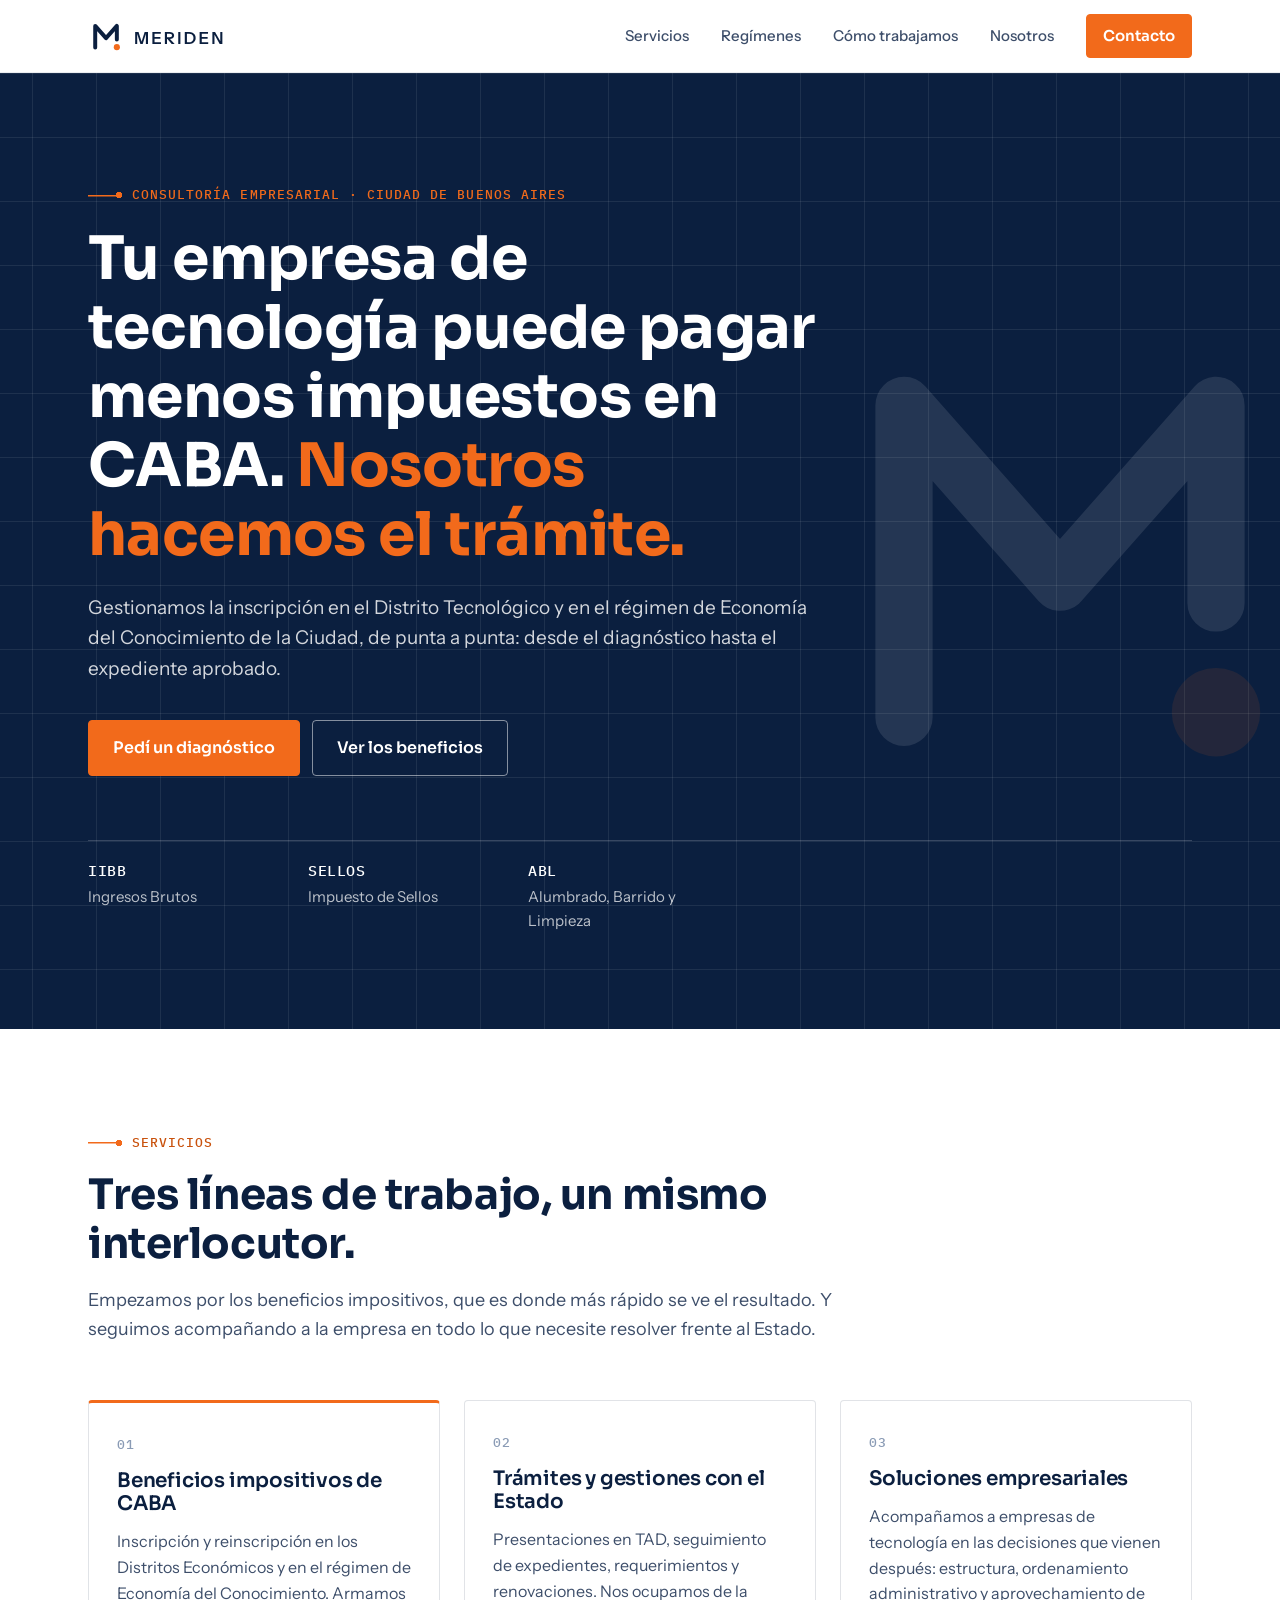
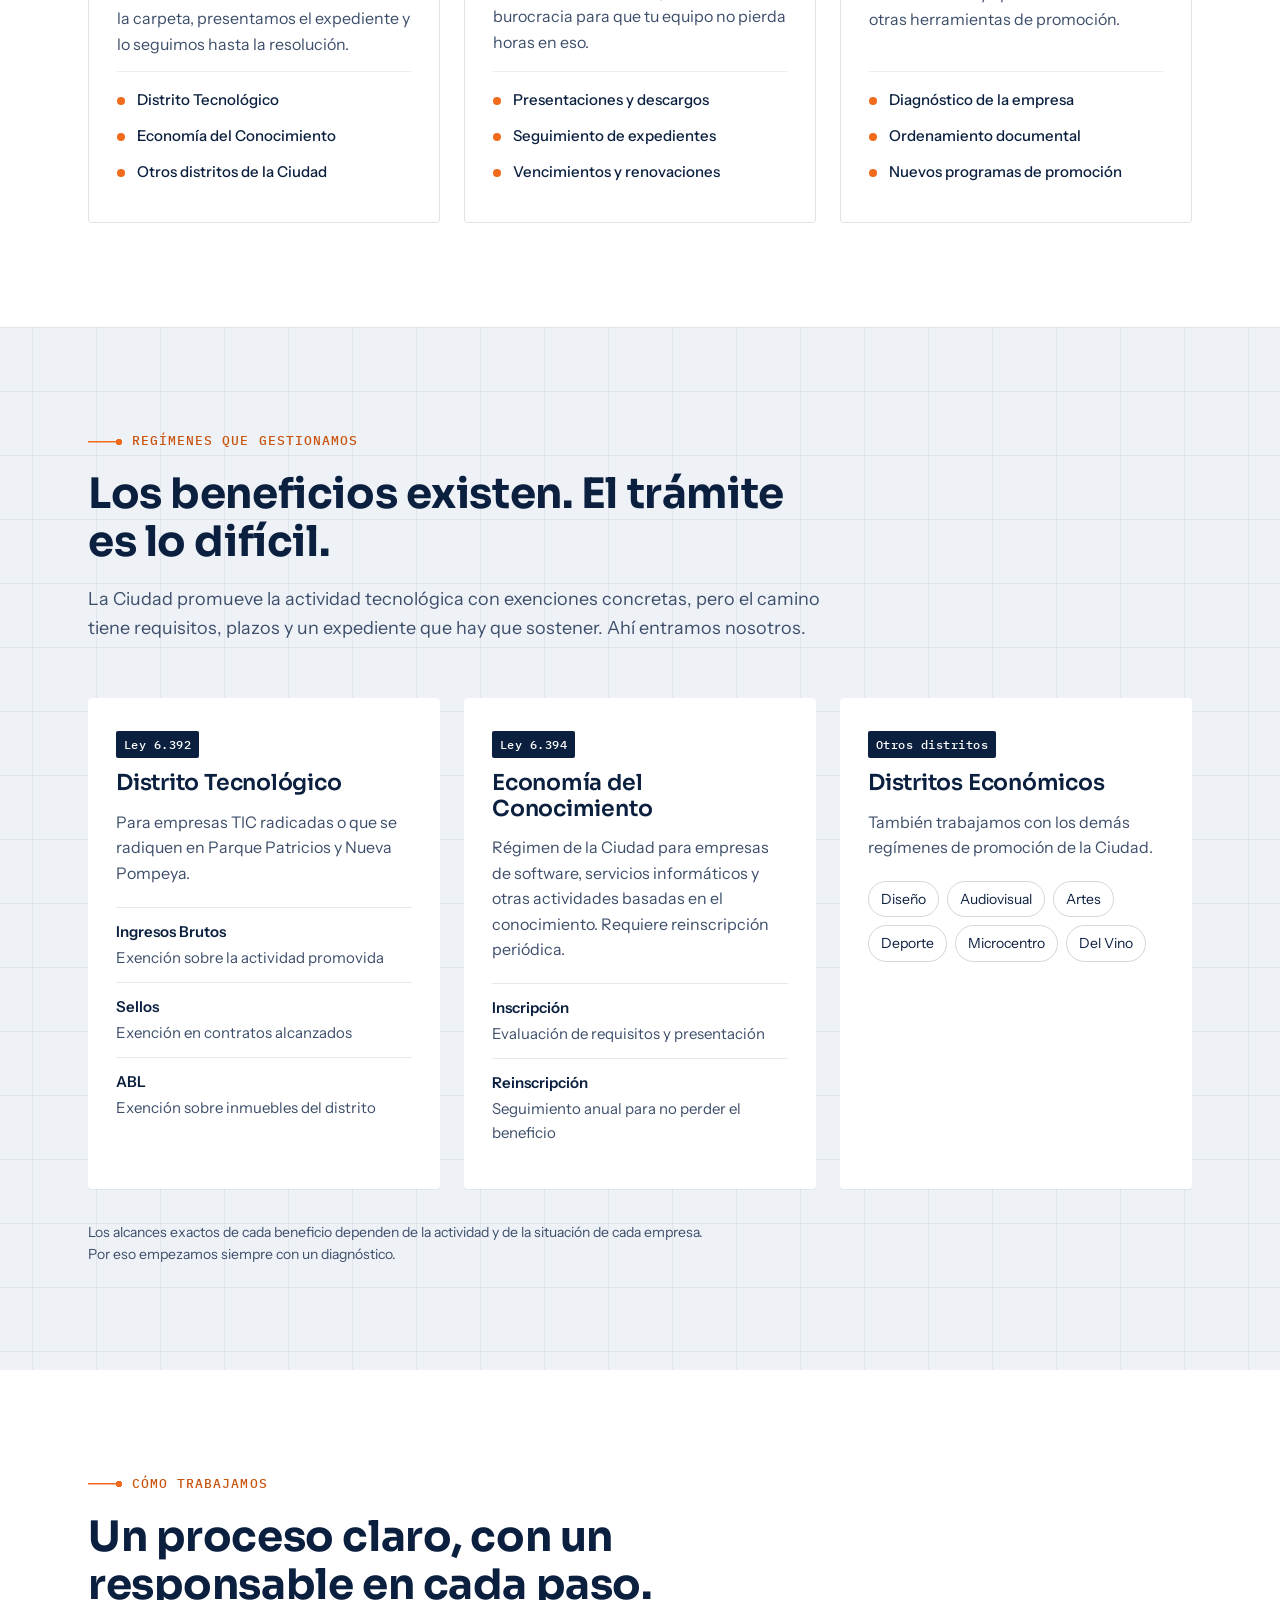
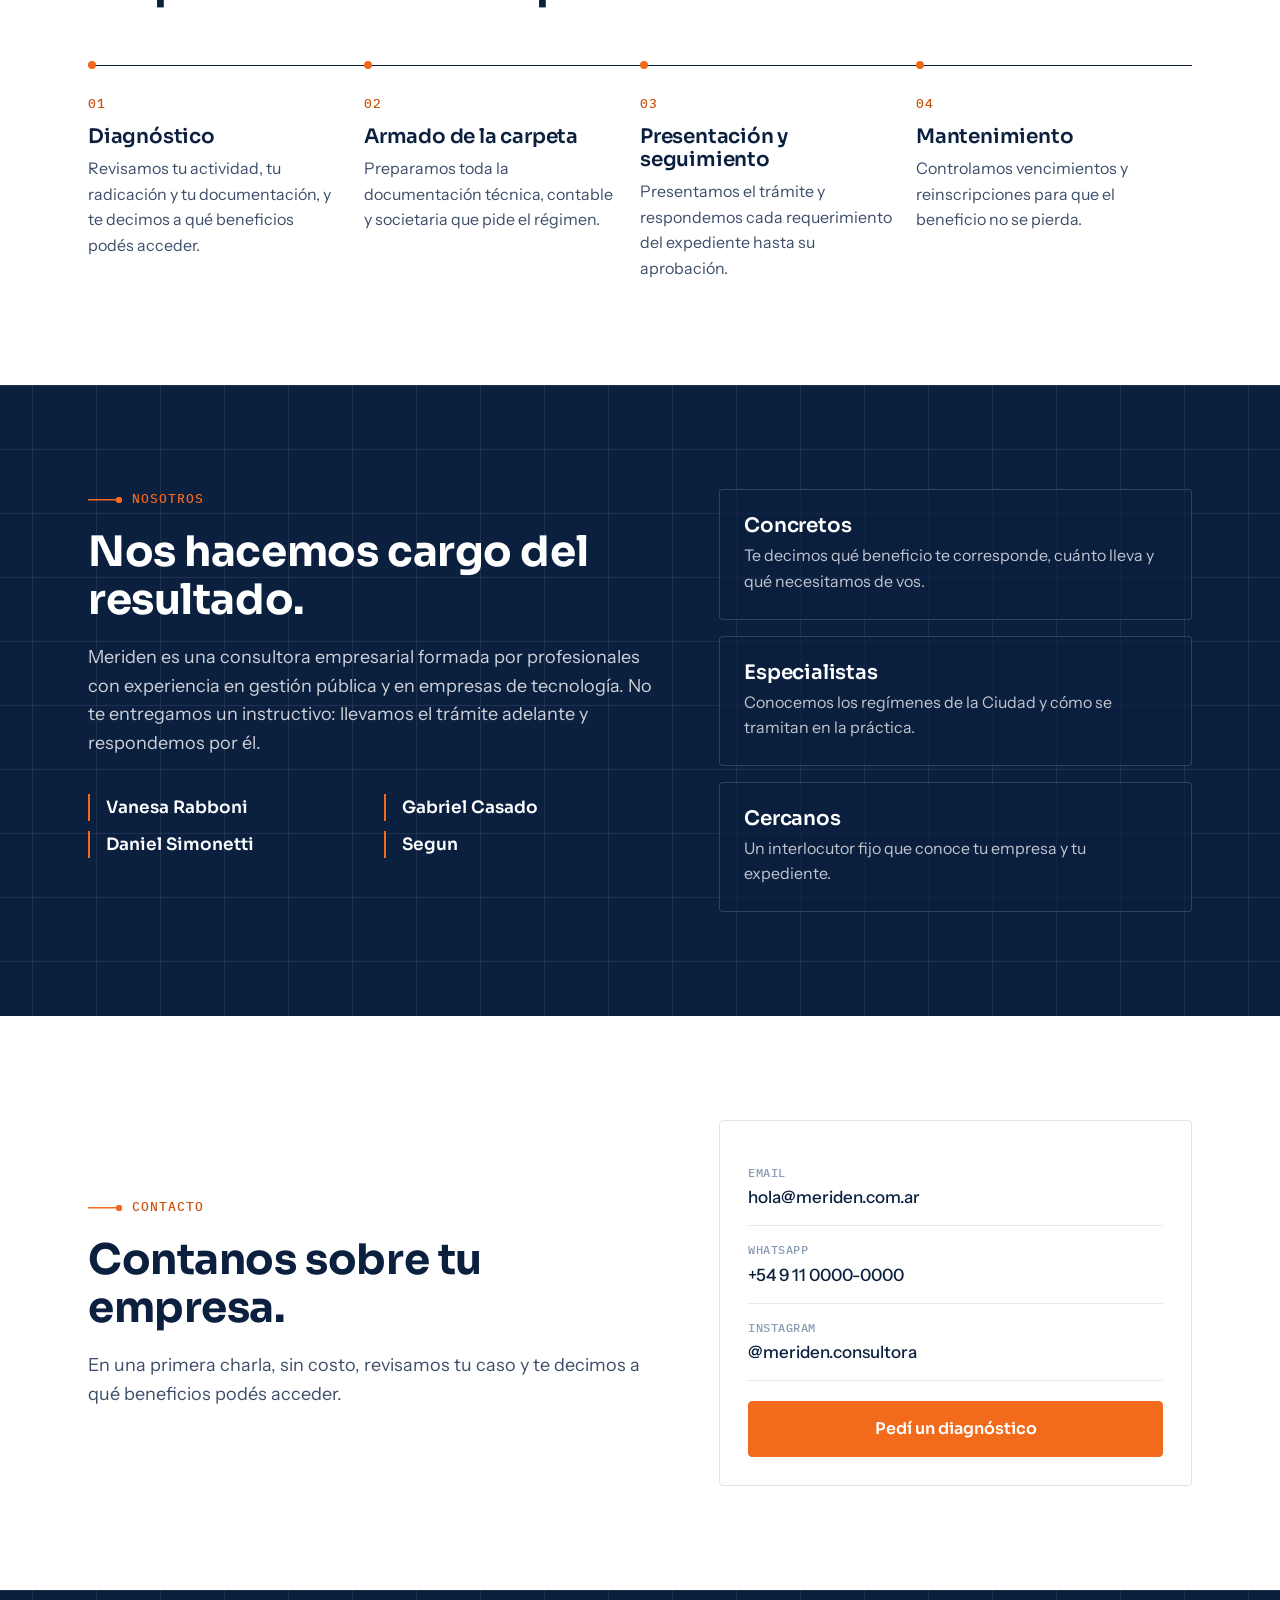
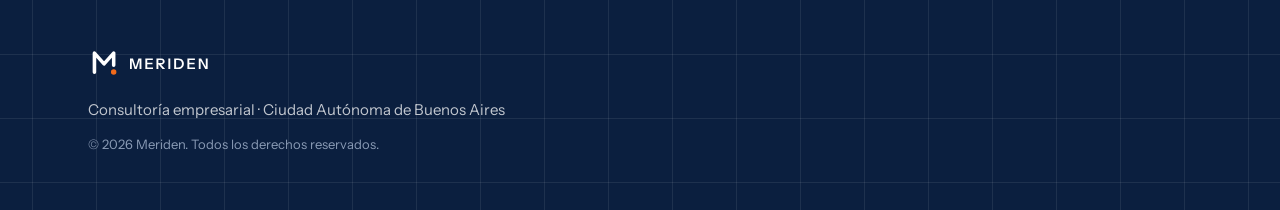
==== index.html @ 181b2a78 "Sitio inicial de Meriden para GitHub Pages Página única con servicios, regímenes, proceso, nosotros " ====
<!doctype html>
<html lang="es-AR">
<head>
  <meta charset="utf-8">
  <meta name="viewport" content="width=device-width, initial-scale=1">
  <title>Meriden · Consultoría empresarial para empresas de tecnología</title>
  <meta name="description" content="Meriden gestiona los beneficios impositivos de la Ciudad de Buenos Aires para empresas de tecnología: Distrito Tecnológico, Economía del Conocimiento, trámites con el Estado y soluciones empresariales.">
  <link rel="canonical" href="https://meriden.com.ar/">
  <link rel="icon" href="assets/img/simbolo.svg" type="image/svg+xml">
  <meta property="og:type" content="website">
  <meta property="og:title" content="Meriden · Consultoría empresarial">
  <meta property="og:description" content="Beneficios impositivos de CABA, trámites con el Estado y soluciones empresariales para empresas de tecnología.">
  <meta property="og:url" content="https://meriden.com.ar/">
  <meta property="og:image" content="https://meriden.com.ar/assets/img/compartir.png">
  <meta property="og:image:width" content="1200">
  <meta property="og:image:height" content="630">
  <meta property="og:locale" content="es_AR">
  <meta name="twitter:card" content="summary_large_image">
  <link rel="apple-touch-icon" href="assets/img/apple-touch-icon.png">
  <meta name="theme-color" content="#0B1F3F">
  <link rel="preconnect" href="https://fonts.googleapis.com">
  <link rel="preconnect" href="https://fonts.gstatic.com" crossorigin>
  <link href="https://fonts.googleapis.com/css2?family=Sora:wght@400;600;700&family=Instrument+Sans:wght@400;500;600&family=IBM+Plex+Mono:wght@500&display=swap" rel="stylesheet">
  <link rel="stylesheet" href="assets/css/styles.css">
</head>
<body>

<header class="header">
  <div class="wrap header__in">
    <a href="#inicio" class="header__logo" aria-label="Meriden, inicio">
      <!-- LOGO: para cambiarlo, reemplazá assets/img/logo.svg (mismo nombre) -->
      <img src="assets/img/logo.svg" alt="Meriden" width="156" height="40">
    </a>
    <button class="nav-toggle" aria-label="Abrir menú" aria-expanded="false" aria-controls="nav">
      <span></span><span></span>
    </button>
    <nav class="nav" id="nav">
      <a href="#servicios">Servicios</a>
      <a href="#regimenes">Regímenes</a>
      <a href="#como-trabajamos">Cómo trabajamos</a>
      <a href="#nosotros">Nosotros</a>
      <a href="#contacto" class="btn btn--small">Contacto</a>
    </nav>
  </div>
</header>

<main>

  <!-- HERO -->
  <section class="hero grid-dark" id="inicio">
    <div class="wrap hero__in">
      <p class="eyebrow eyebrow--light">Consultoría empresarial · Ciudad de Buenos Aires</p>
      <h1>Tu empresa de tecnología puede pagar menos impuestos en CABA. <span class="accent">Nosotros hacemos el trámite.</span></h1>
      <p class="hero__lead">Gestionamos la inscripción en el Distrito Tecnológico y en el régimen de Economía del Conocimiento de la Ciudad, de punta a punta: desde el diagnóstico hasta el expediente aprobado.</p>
      <div class="hero__cta">
        <a href="#contacto" class="btn">Pedí un diagnóstico</a>
        <a href="#regimenes" class="btn btn--ghost">Ver los beneficios</a>
      </div>
      <ul class="hero__facts" aria-label="Beneficios principales">
        <li><span class="mono">IIBB</span>Ingresos Brutos</li>
        <li><span class="mono">SELLOS</span>Impuesto de Sellos</li>
        <li><span class="mono">ABL</span>Alumbrado, Barrido y Limpieza</li>
      </ul>
    </div>
    <div class="hero__mark" aria-hidden="true">
      <img src="assets/img/simbolo-negativo.svg" alt="">
    </div>
  </section>

  <!-- SERVICIOS -->
  <section class="section" id="servicios">
    <div class="wrap">
      <p class="eyebrow">Servicios</p>
      <h2>Tres líneas de trabajo, un mismo interlocutor.</h2>
      <p class="section__lead">Empezamos por los beneficios impositivos, que es donde más rápido se ve el resultado. Y seguimos acompañando a la empresa en todo lo que necesite resolver frente al Estado.</p>

      <div class="cards">
        <article class="card card--featured">
          <span class="card__num mono">01</span>
          <h3>Beneficios impositivos de CABA</h3>
          <p>Inscripción y reinscripción en los Distritos Económicos y en el régimen de Economía del Conocimiento. Armamos la carpeta, presentamos el expediente y lo seguimos hasta la resolución.</p>
          <ul class="ticks">
            <li>Distrito Tecnológico</li>
            <li>Economía del Conocimiento</li>
            <li>Otros distritos de la Ciudad</li>
          </ul>
        </article>
        <article class="card">
          <span class="card__num mono">02</span>
          <h3>Trámites y gestiones con el Estado</h3>
          <p>Presentaciones en TAD, seguimiento de expedientes, requerimientos y renovaciones. Nos ocupamos de la burocracia para que tu equipo no pierda horas en eso.</p>
          <ul class="ticks">
            <li>Presentaciones y descargos</li>
            <li>Seguimiento de expedientes</li>
            <li>Vencimientos y renovaciones</li>
          </ul>
        </article>
        <article class="card">
          <span class="card__num mono">03</span>
          <h3>Soluciones empresariales</h3>
          <p>Acompañamos a empresas de tecnología en las decisiones que vienen después: estructura, ordenamiento administrativo y aprovechamiento de otras herramientas de promoción.</p>
          <ul class="ticks">
            <li>Diagnóstico de la empresa</li>
            <li>Ordenamiento documental</li>
            <li>Nuevos programas de promoción</li>
          </ul>
        </article>
      </div>
    </div>
  </section>

  <!-- REGIMENES -->
  <section class="section section--mist grid-light" id="regimenes">
    <div class="wrap">
      <p class="eyebrow">Regímenes que gestionamos</p>
      <h2>Los beneficios existen. El trámite es lo difícil.</h2>
      <p class="section__lead">La Ciudad promueve la actividad tecnológica con exenciones concretas, pero el camino tiene requisitos, plazos y un expediente que hay que sostener. Ahí entramos nosotros.</p>

      <div class="regimes">
        <article class="regime">
          <header>
            <span class="tag mono">Ley 6.392</span>
            <h3>Distrito Tecnológico</h3>
          </header>
          <p>Para empresas TIC radicadas o que se radiquen en Parque Patricios y Nueva Pompeya.</p>
          <dl class="regime__list">
            <div><dt>Ingresos Brutos</dt><dd>Exención sobre la actividad promovida</dd></div>
            <div><dt>Sellos</dt><dd>Exención en contratos alcanzados</dd></div>
            <div><dt>ABL</dt><dd>Exención sobre inmuebles del distrito</dd></div>
          </dl>
        </article>
        <article class="regime">
          <header>
            <span class="tag mono">Ley 6.394</span>
            <h3>Economía del Conocimiento</h3>
          </header>
          <p>Régimen de la Ciudad para empresas de software, servicios informáticos y otras actividades basadas en el conocimiento. Requiere reinscripción periódica.</p>
          <dl class="regime__list">
            <div><dt>Inscripción</dt><dd>Evaluación de requisitos y presentación</dd></div>
            <div><dt>Reinscripción</dt><dd>Seguimiento anual para no perder el beneficio</dd></div>
          </dl>
        </article>
        <article class="regime">
          <header>
            <span class="tag mono">Otros distritos</span>
            <h3>Distritos Económicos</h3>
          </header>
          <p>También trabajamos con los demás regímenes de promoción de la Ciudad.</p>
          <ul class="chips">
            <li>Diseño</li><li>Audiovisual</li><li>Artes</li><li>Deporte</li><li>Microcentro</li><li>Del Vino</li>
          </ul>
        </article>
      </div>
      <p class="note">Los alcances exactos de cada beneficio dependen de la actividad y de la situación de cada empresa. Por eso empezamos siempre con un diagnóstico.</p>
    </div>
  </section>

  <!-- COMO TRABAJAMOS -->
  <section class="section" id="como-trabajamos">
    <div class="wrap">
      <p class="eyebrow">Cómo trabajamos</p>
      <h2>Un proceso claro, con un responsable en cada paso.</h2>
      <ol class="steps">
        <li>
          <span class="steps__n mono">01</span>
          <h3>Diagnóstico</h3>
          <p>Revisamos tu actividad, tu radicación y tu documentación, y te decimos a qué beneficios podés acceder.</p>
        </li>
        <li>
          <span class="steps__n mono">02</span>
          <h3>Armado de la carpeta</h3>
          <p>Preparamos toda la documentación técnica, contable y societaria que pide el régimen.</p>
        </li>
        <li>
          <span class="steps__n mono">03</span>
          <h3>Presentación y seguimiento</h3>
          <p>Presentamos el trámite y respondemos cada requerimiento del expediente hasta su aprobación.</p>
        </li>
        <li>
          <span class="steps__n mono">04</span>
          <h3>Mantenimiento</h3>
          <p>Controlamos vencimientos y reinscripciones para que el beneficio no se pierda.</p>
        </li>
      </ol>
    </div>
  </section>

  <!-- POR QUE / NOSOTROS -->
  <section class="section section--navy grid-dark" id="nosotros">
    <div class="wrap split">
      <div>
        <p class="eyebrow eyebrow--light">Nosotros</p>
        <h2>Nos hacemos cargo del resultado.</h2>
        <p class="section__lead section__lead--light">Meriden es una consultora empresarial formada por profesionales con experiencia en gestión pública y en empresas de tecnología. No te entregamos un instructivo: llevamos el trámite adelante y respondemos por él.</p>
        <ul class="partners" aria-label="Socios">
          <li>Vanesa Rabboni</li>
          <li>Gabriel Casado</li>
          <li>Daniel Simonetti</li>
          <li>Segun</li><!-- completar nombre completo -->
        </ul>
      </div>
      <ul class="values">
        <li><h3>Concretos</h3><p>Te decimos qué beneficio te corresponde, cuánto lleva y qué necesitamos de vos.</p></li>
        <li><h3>Especialistas</h3><p>Conocemos los regímenes de la Ciudad y cómo se tramitan en la práctica.</p></li>
        <li><h3>Cercanos</h3><p>Un interlocutor fijo que conoce tu empresa y tu expediente.</p></li>
      </ul>
    </div>
  </section>

  <!-- CONTACTO -->
  <section class="section" id="contacto">
    <div class="wrap contact">
      <div>
        <p class="eyebrow">Contacto</p>
        <h2>Contanos sobre tu empresa.</h2>
        <p class="section__lead">En una primera charla, sin costo, revisamos tu caso y te decimos a qué beneficios podés acceder.</p>
      </div>
      <div class="contact__box">
        <!-- CONTACTO: completar con los datos reales -->
        <a class="contact__line" href="mailto:hola@meriden.com.ar">
          <span class="mono">EMAIL</span>hola@meriden.com.ar
        </a>
        <a class="contact__line" href="https://wa.me/5491100000000" target="_blank" rel="noopener">
          <span class="mono">WHATSAPP</span>+54 9 11 0000-0000
        </a>
        <a class="contact__line" href="https://www.instagram.com/meriden.consultora" target="_blank" rel="noopener">
          <span class="mono">INSTAGRAM</span>@meriden.consultora
        </a>
        <a href="mailto:hola@meriden.com.ar?subject=Quiero%20un%20diagn%C3%B3stico" class="btn btn--block">Pedí un diagnóstico</a>
      </div>
    </div>
  </section>

</main>

<footer class="footer grid-dark">
  <div class="wrap footer__in">
    <img src="assets/img/logo-negativo.svg" alt="Meriden" width="156" height="40">
    <p>Consultoría empresarial · Ciudad Autónoma de Buenos Aires</p>
    <p class="footer__small">© <span id="y">2026</span> Meriden. Todos los derechos reservados.</p>
  </div>
</footer>

<script>
  var t = document.querySelector('.nav-toggle'), n = document.getElementById('nav');
  t.addEventListener('click', function () {
    var open = n.classList.toggle('is-open');
    t.setAttribute('aria-expanded', open);
  });
  n.addEventListener('click', function (e) {
    if (e.target.tagName === 'A') { n.classList.remove('is-open'); t.setAttribute('aria-expanded', false); }
  });
  document.getElementById('y').textContent = new Date().getFullYear();
</script>
</body>
</html>
---- assets/css/styles.css ----
/* Meriden — estilos del sitio
   Paleta e identidad: ver meriden-identidad (azul marino, naranja, blanco, cuadrícula) */

:root {
  --navy: #0B1F3F;
  --navy-2: #13294F;
  --orange: #F26A1B;
  --orange-dark: #C9520D; /* naranja para texto sobre blanco (mejor contraste) */
  --white: #FFFFFF;
  --mist: #EEF2F7;
  --steel: #8A9BB5;
  --ink: #0B1F3F;
  --ink-2: #3D4E6A;

  --f-title: "Sora", system-ui, sans-serif;
  --f-text: "Instrument Sans", system-ui, sans-serif;
  --f-mono: "IBM Plex Mono", ui-monospace, monospace;

  --wrap: 1152px;
  --gutter: 24px;
  --radius: 4px;
}

*, *::before, *::after { box-sizing: border-box; }
html { scroll-behavior: smooth; scroll-padding-top: 80px; }
body {
  margin: 0;
  font-family: var(--f-text);
  font-size: 17px;
  line-height: 1.6;
  color: var(--ink);
  background: var(--white);
  -webkit-font-smoothing: antialiased;
}
img { max-width: 100%; display: block; }
a { color: inherit; }
h1, h2, h3 { font-family: var(--f-title); line-height: 1.15; margin: 0; letter-spacing: -0.01em; }
h1 { font-size: clamp(34px, 5.4vw, 60px); font-weight: 700; }
h2 { font-size: clamp(28px, 3.6vw, 42px); font-weight: 700; max-width: 22ch; }
h3 { font-size: 20px; font-weight: 600; }
p { margin: 0; }
.mono { font-family: var(--f-mono); font-weight: 500; letter-spacing: 0.04em; }
.accent { color: var(--orange); }

.wrap { max-width: var(--wrap); margin: 0 auto; padding: 0 var(--gutter); }

/* Cuadrícula de fondo (columnas de 64 px) */
.grid-dark {
  background-color: var(--navy);
  background-image:
    linear-gradient(rgba(255,255,255,.08) 1px, transparent 1px),
    linear-gradient(90deg, rgba(255,255,255,.08) 1px, transparent 1px);
  background-size: 64px 64px;
  background-position: center top;
}
.grid-light {
  background-image:
    linear-gradient(rgba(11,31,63,.06) 1px, transparent 1px),
    linear-gradient(90deg, rgba(11,31,63,.06) 1px, transparent 1px);
  background-size: 64px 64px;
  background-position: center top;
}

/* Botones */
.btn {
  display: inline-flex; align-items: center; justify-content: center;
  padding: 14px 24px;
  background: var(--orange); color: var(--white);
  font-family: var(--f-title); font-weight: 600; font-size: 16px;
  text-decoration: none; border-radius: var(--radius);
  border: 1.5px solid var(--orange);
  transition: background .15s, color .15s, border-color .15s;
}
.btn:hover { background: var(--orange-dark); border-color: var(--orange-dark); }
.btn--ghost { background: transparent; border-color: rgba(255,255,255,.5); }
.btn--ghost:hover { background: var(--white); color: var(--navy); border-color: var(--white); }
.btn--small { padding: 9px 16px; font-size: 15px; }
.btn--block { width: 100%; margin-top: 8px; }
.btn:focus-visible, a:focus-visible, button:focus-visible { outline: 2px solid var(--orange); outline-offset: 3px; }

/* Header */
.header {
  position: sticky; top: 0; z-index: 10;
  background: rgba(255,255,255,.96);
  backdrop-filter: blur(8px);
  border-bottom: 1px solid rgba(11,31,63,.08);
}
.header__in { display: flex; align-items: center; justify-content: space-between; height: 72px; }
.header__logo img { height: 36px; width: auto; }
.nav { display: flex; align-items: center; gap: 32px; }
.nav a:not(.btn) { text-decoration: none; font-weight: 500; font-size: 15px; color: var(--ink-2); }
.nav a:not(.btn):hover { color: var(--navy); }
.nav-toggle { display: none; }

/* Eyebrow */
.eyebrow {
  display: flex; align-items: center; gap: 10px;
  font-family: var(--f-mono); font-weight: 500; font-size: 13px;
  letter-spacing: .08em; text-transform: uppercase;
  color: var(--orange-dark); margin-bottom: 18px;
}
.eyebrow::before {
  content: ""; flex: none; width: 34px; height: 6px;
  background:
    radial-gradient(circle at 31px 3px, var(--orange) 3px, transparent 3.5px),
    linear-gradient(var(--orange), var(--orange)) 0 50% / 28px 1.5px no-repeat;
}
.eyebrow--light { color: var(--orange); }

/* Hero */
.hero { position: relative; overflow: hidden; color: var(--white); padding: 112px 0 96px; }
.hero__in { position: relative; z-index: 1; }
.hero h1 { max-width: 17ch; }
.hero__lead { margin-top: 24px; max-width: 56ch; font-size: 19px; color: rgba(255,255,255,.82); }
.hero__cta { display: flex; flex-wrap: wrap; gap: 12px; margin-top: 36px; }
.hero__facts {
  list-style: none; padding: 0; margin: 64px 0 0;
  display: grid; grid-template-columns: repeat(3, minmax(0, 220px)); gap: 0;
  border-top: 1px solid rgba(255,255,255,.18);
}
.hero__facts li { padding: 18px 20px 0 0; font-size: 15px; color: rgba(255,255,255,.72); }
.hero__facts .mono { display: block; color: var(--white); font-size: 15px; margin-bottom: 2px; }
.hero__mark {
  position: absolute; right: -40px; top: 50%; transform: translateY(-50%);
  width: 520px; opacity: .10; pointer-events: none;
}
.hero__mark img { width: 100%; }

/* Secciones */
.section { padding: 104px 0; }
.section--mist { background-color: var(--mist); }
.section--navy { color: var(--white); }
.section__lead { margin-top: 18px; max-width: 62ch; font-size: 18px; color: var(--ink-2); }
.section__lead--light { color: rgba(255,255,255,.8); }

/* Servicios */
.cards { display: grid; grid-template-columns: repeat(3, 1fr); gap: 24px; margin-top: 56px; }
.card {
  position: relative;
  padding: 32px 28px;
  border: 1px solid rgba(11,31,63,.12);
  border-radius: var(--radius);
  background: var(--white);
  display: flex; flex-direction: column; gap: 14px;
}
.card--featured { border-top: 3px solid var(--orange); }
.card__num { font-size: 13px; color: var(--steel); }
.card p { color: var(--ink-2); font-size: 16px; }
.ticks { list-style: none; padding: 0; margin: auto 0 0; padding-top: 10px; border-top: 1px solid rgba(11,31,63,.08); }
.ticks li { position: relative; padding: 6px 0 6px 20px; font-size: 15px; font-weight: 500; }
.ticks li::before { content: ""; position: absolute; left: 0; top: 15px; width: 8px; height: 8px; border-radius: 50%; background: var(--orange); }

/* Regímenes */
.regimes { display: grid; grid-template-columns: repeat(3, 1fr); gap: 24px; margin-top: 56px; }
.regime { background: var(--white); border-radius: var(--radius); padding: 32px 28px; box-shadow: 0 1px 0 rgba(11,31,63,.06); }
.regime header { margin-bottom: 14px; }
.regime h3 { margin-top: 12px; font-size: 22px; }
.regime > p { color: var(--ink-2); font-size: 16px; }
.tag { display: inline-block; font-size: 12px; padding: 4px 8px; background: var(--navy); color: var(--white); border-radius: 2px; }
.regime__list { margin: 20px 0 0; }
.regime__list div { padding: 12px 0; border-top: 1px solid rgba(11,31,63,.1); }
.regime__list dt { font-weight: 600; font-size: 15px; }
.regime__list dd { margin: 2px 0 0; font-size: 15px; color: var(--ink-2); }
.chips { list-style: none; padding: 0; margin: 20px 0 0; display: flex; flex-wrap: wrap; gap: 8px; }
.chips li { font-size: 14px; padding: 6px 12px; border: 1px solid rgba(11,31,63,.18); border-radius: 999px; }
.note { margin-top: 32px; font-size: 14px; color: var(--ink-2); max-width: 70ch; }

/* Pasos */
.steps { list-style: none; padding: 0; margin: 56px 0 0; display: grid; grid-template-columns: repeat(4, 1fr); gap: 0; counter-reset: s; }
.steps li { position: relative; padding: 28px 24px 0 0; border-top: 1.5px solid var(--navy); }
.steps li::before {
  content: ""; position: absolute; top: -5px; left: 0;
  width: 8px; height: 8px; border-radius: 50%; background: var(--orange);
}
.steps__n { display: block; font-size: 13px; color: var(--orange-dark); margin-bottom: 10px; }
.steps h3 { margin-bottom: 8px; }
.steps p { color: var(--ink-2); font-size: 16px; }

/* Nosotros */
.split { display: grid; grid-template-columns: 1.2fr 1fr; gap: 64px; align-items: start; }
.partners { list-style: none; padding: 0; margin: 36px 0 0; display: grid; grid-template-columns: 1fr 1fr; gap: 10px 24px; }
.partners li { font-family: var(--f-title); font-weight: 600; font-size: 17px; padding-left: 16px; border-left: 2px solid var(--orange); }
.values { list-style: none; padding: 0; margin: 0; display: grid; gap: 16px; }
.values li { padding: 24px; border: 1px solid rgba(255,255,255,.16); background: rgba(11,31,63,.6); border-radius: var(--radius); }
.values h3 { color: var(--white); margin-bottom: 6px; }
.values p { color: rgba(255,255,255,.75); font-size: 16px; }

/* Contacto */
.contact { display: grid; grid-template-columns: 1.2fr 1fr; gap: 64px; align-items: center; }
.contact__box { padding: 28px; border: 1px solid rgba(11,31,63,.12); border-radius: var(--radius); }
.contact__line {
  display: flex; flex-direction: column; gap: 2px;
  padding: 14px 0; border-bottom: 1px solid rgba(11,31,63,.1);
  text-decoration: none; font-weight: 500; font-size: 17px;
}
.contact__line:hover { color: var(--orange-dark); }
.contact__line .mono { font-size: 12px; color: var(--steel); }
.contact__box .btn { margin-top: 20px; }

/* Footer */
.footer { color: rgba(255,255,255,.75); padding: 56px 0; font-size: 15px; }
.footer__in { display: flex; flex-direction: column; align-items: flex-start; gap: 12px; }
.footer__in img { height: 32px; width: auto; margin-bottom: 8px; }
.footer__small { font-size: 13px; color: var(--steel); }

/* Responsive */
@media (max-width: 960px) {
  .cards, .regimes { grid-template-columns: 1fr; }
  .steps { grid-template-columns: 1fr 1fr; row-gap: 40px; }
  .split, .contact { grid-template-columns: 1fr; gap: 40px; }
}
@media (max-width: 760px) {
  :root { --gutter: 16px; }
  body { font-size: 16px; }
  .section { padding: 72px 0; }
  .hero { padding: 72px 0 64px; }
  .hero__lead { font-size: 17px; }
  .hero__facts { grid-template-columns: 1fr; }
  .hero__facts li { padding: 14px 0; border-bottom: 1px solid rgba(255,255,255,.12); }
  .hero__mark { width: 420px; right: -220px; }
  .steps { grid-template-columns: 1fr; }
  .partners { grid-template-columns: 1fr; }

  .nav-toggle {
    display: flex; flex-direction: column; justify-content: center; gap: 6px;
    width: 44px; height: 44px; padding: 10px; background: none; border: 0; cursor: pointer;
  }
  .nav-toggle span { display: block; height: 2px; background: var(--navy); }
  .nav {
    display: none; position: absolute; top: 72px; left: 0; right: 0;
    flex-direction: column; align-items: stretch; gap: 0;
    background: var(--white); border-bottom: 1px solid rgba(11,31,63,.1);
    padding: 8px var(--gutter) 20px;
  }
  .nav.is-open { display: flex; }
  .nav a:not(.btn) { padding: 14px 0; border-bottom: 1px solid rgba(11,31,63,.08); font-size: 17px; }
  .nav .btn { margin-top: 16px; }
}
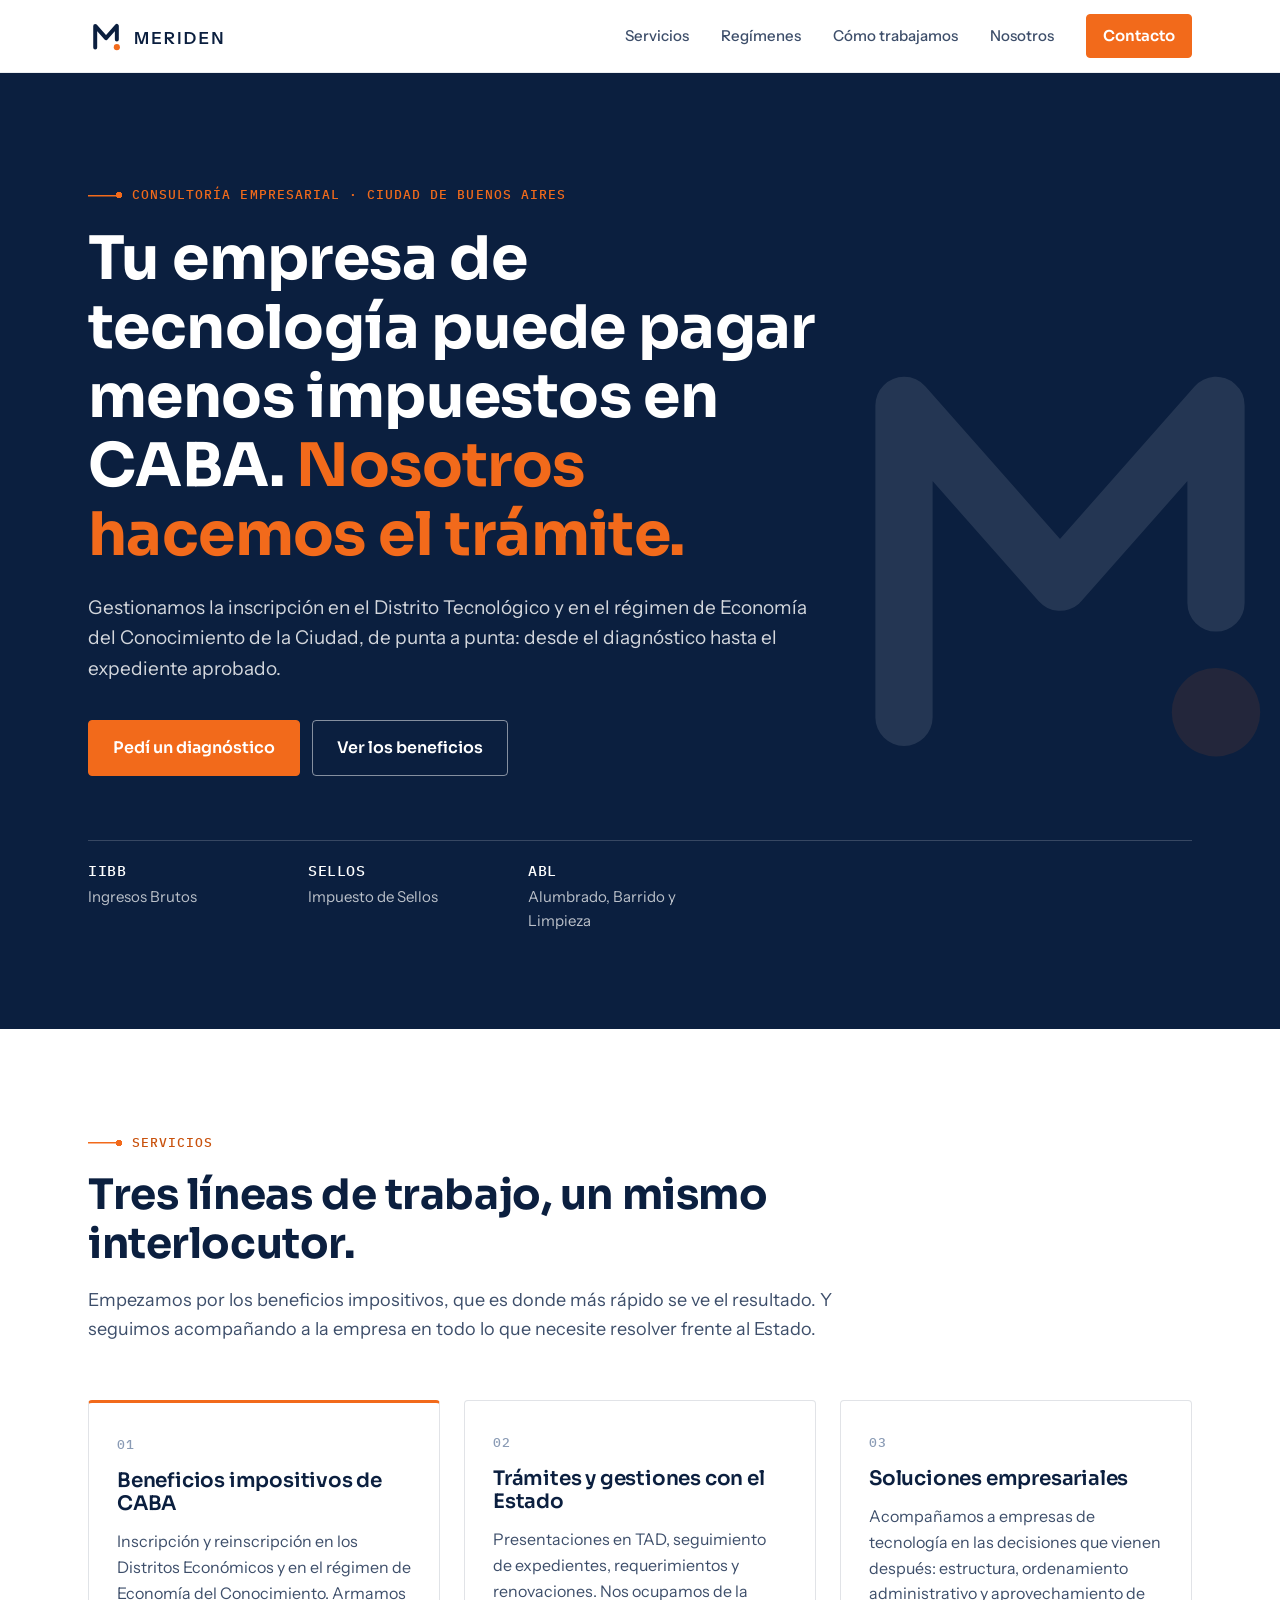
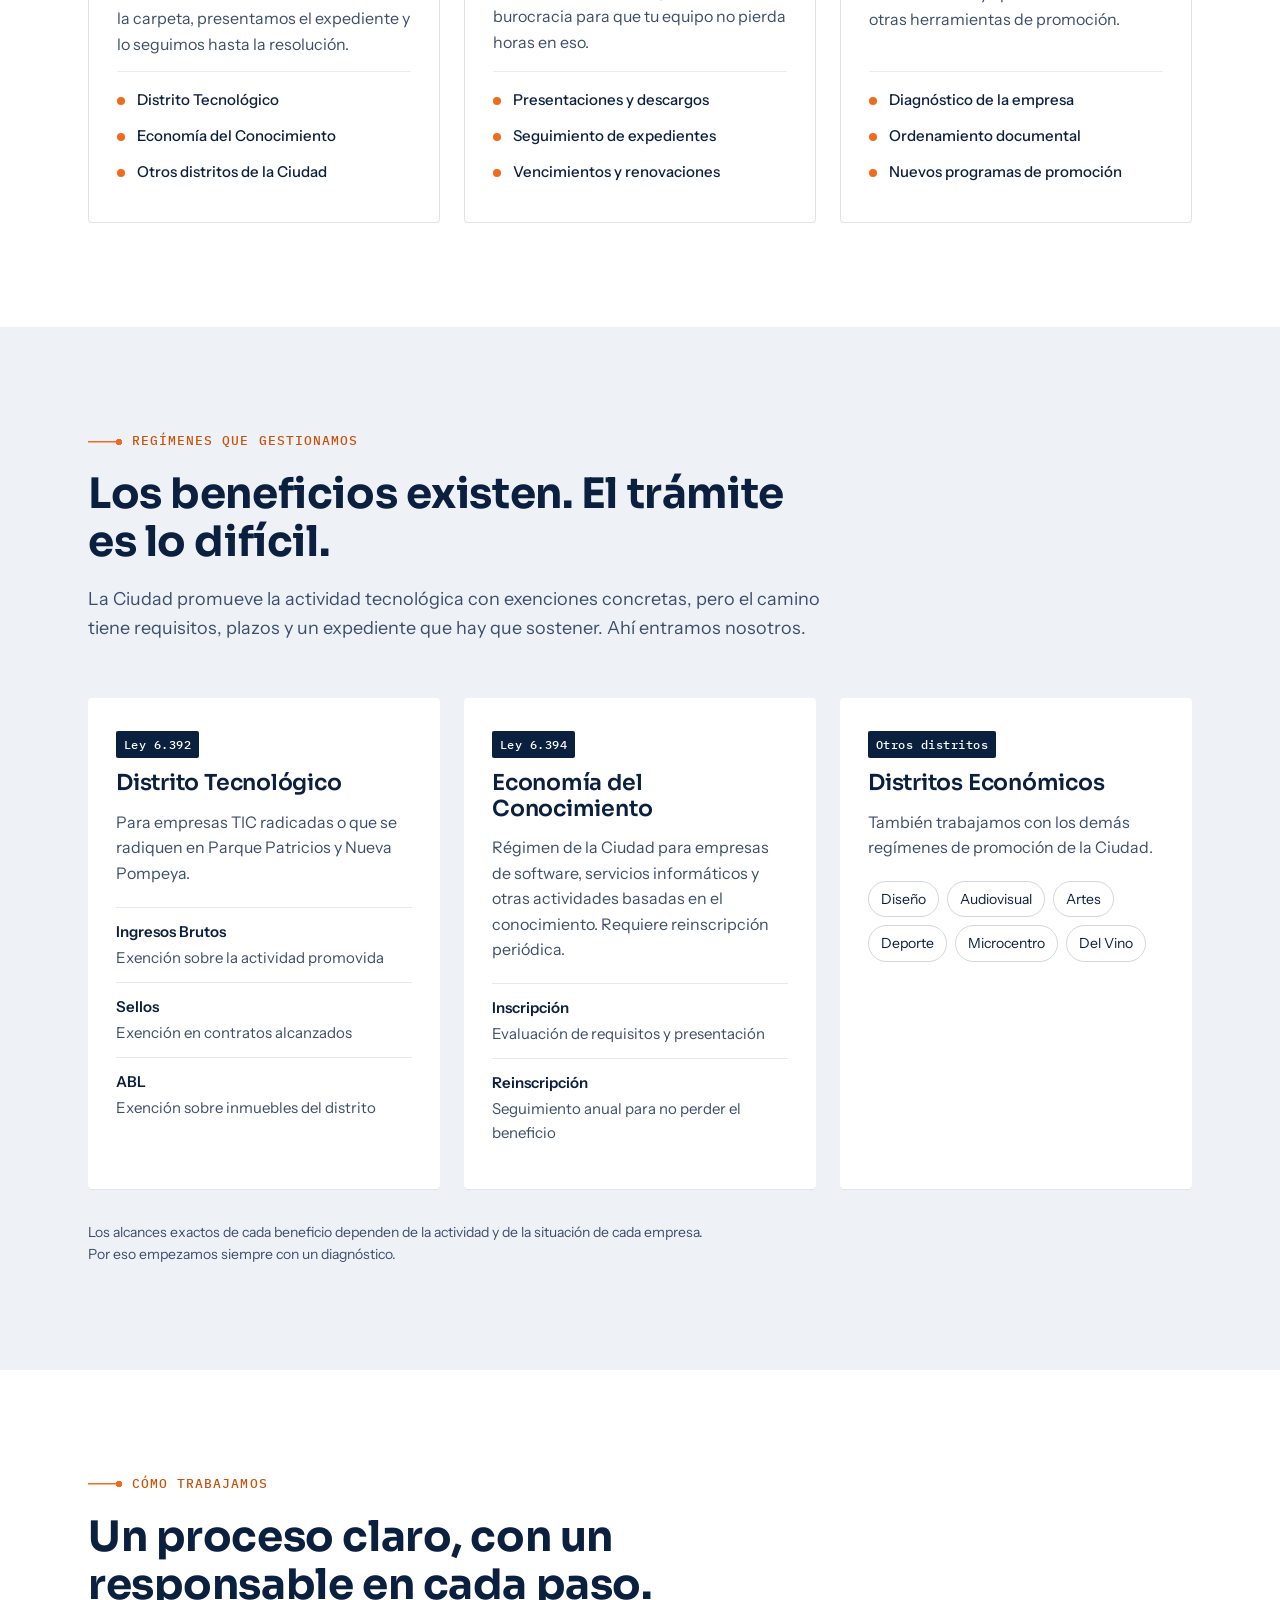
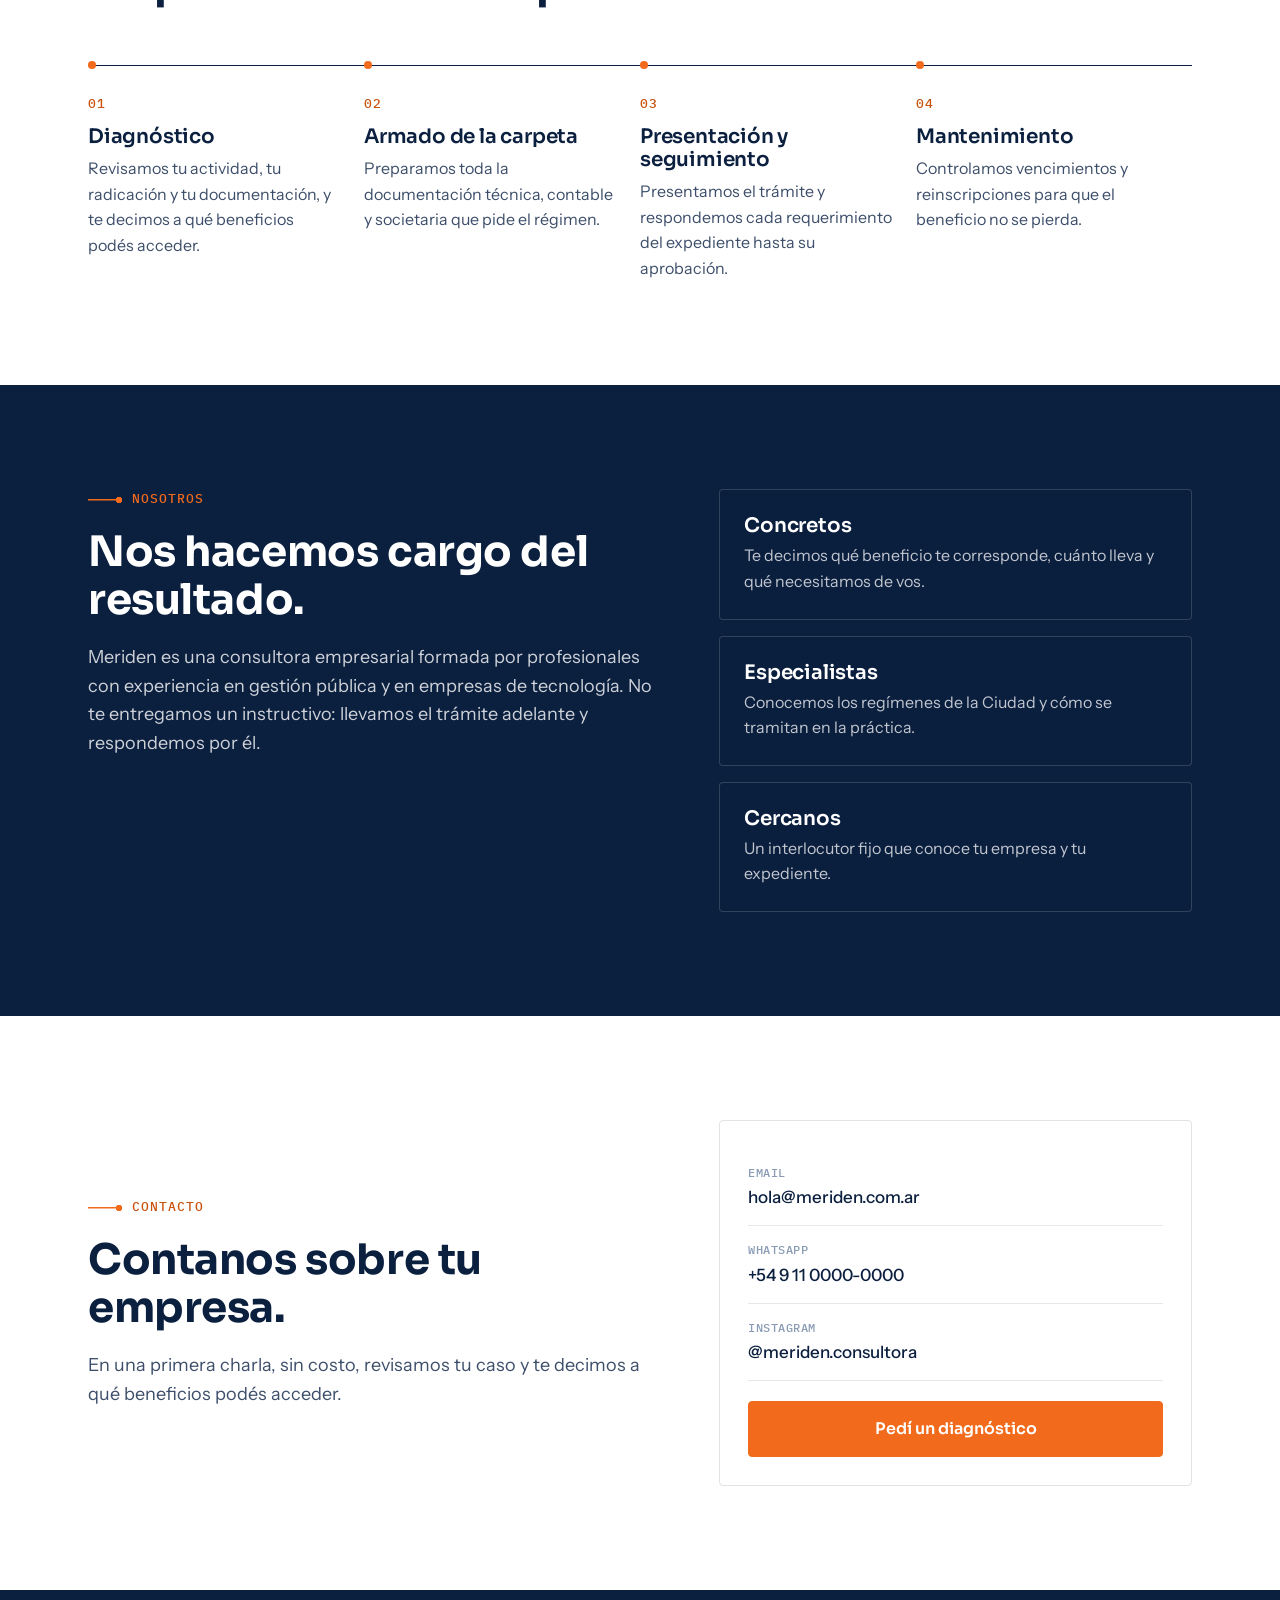
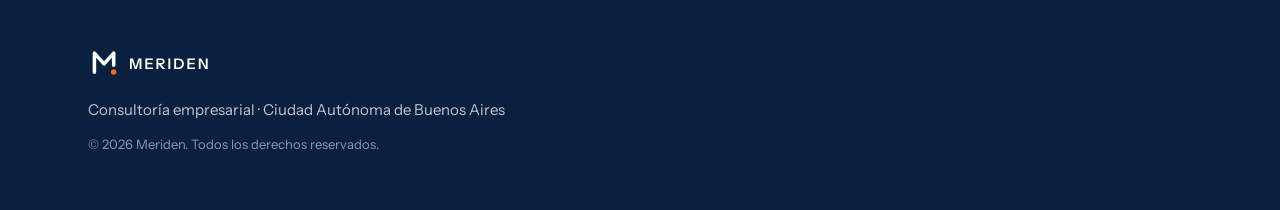
==== commit 4df28b1b: "Quitar los nombres de los socios por ahora Co-Authored-By: Claude Opus 5.5 <noreply@anthropic.com> C" ====
--- a/index.html
+++ b/index.html
@@ -192,12 +192,7 @@
         <p class="eyebrow eyebrow--light">Nosotros</p>
         <h2>Nos hacemos cargo del resultado.</h2>
         <p class="section__lead section__lead--light">Meriden es una consultora empresarial formada por profesionales con experiencia en gestión pública y en empresas de tecnología. No te entregamos un instructivo: llevamos el trámite adelante y respondemos por él.</p>
-        <ul class="partners" aria-label="Socios">
-          <li>Vanesa Rabboni</li>
-          <li>Gabriel Casado</li>
-          <li>Daniel Simonetti</li>
-          <li>Segun</li><!-- completar nombre completo -->
-        </ul>
+        <!-- SOCIOS: lista quitada hasta definir a quiénes mostrar -->
       </div>
       <ul class="values">
         <li><h3>Concretos</h3><p>Te decimos qué beneficio te corresponde, cuánto lleva y qué necesitamos de vos.</p></li>
--- a/assets/css/styles.css
+++ b/assets/css/styles.css
@@ -44,22 +44,9 @@
 
 .wrap { max-width: var(--wrap); margin: 0 auto; padding: 0 var(--gutter); }
 
-/* Cuadrícula de fondo (columnas de 64 px) */
-.grid-dark {
-  background-color: var(--navy);
-  background-image:
-    linear-gradient(rgba(255,255,255,.08) 1px, transparent 1px),
-    linear-gradient(90deg, rgba(255,255,255,.08) 1px, transparent 1px);
-  background-size: 64px 64px;
-  background-position: center top;
-}
-.grid-light {
-  background-image:
-    linear-gradient(rgba(11,31,63,.06) 1px, transparent 1px),
-    linear-gradient(90deg, rgba(11,31,63,.06) 1px, transparent 1px);
-  background-size: 64px 64px;
-  background-position: center top;
-}
+/* Fondos (sin cuadrícula) */
+.grid-dark { background-color: var(--navy); }
+.grid-light { }
 
 /* Botones */
 .btn {
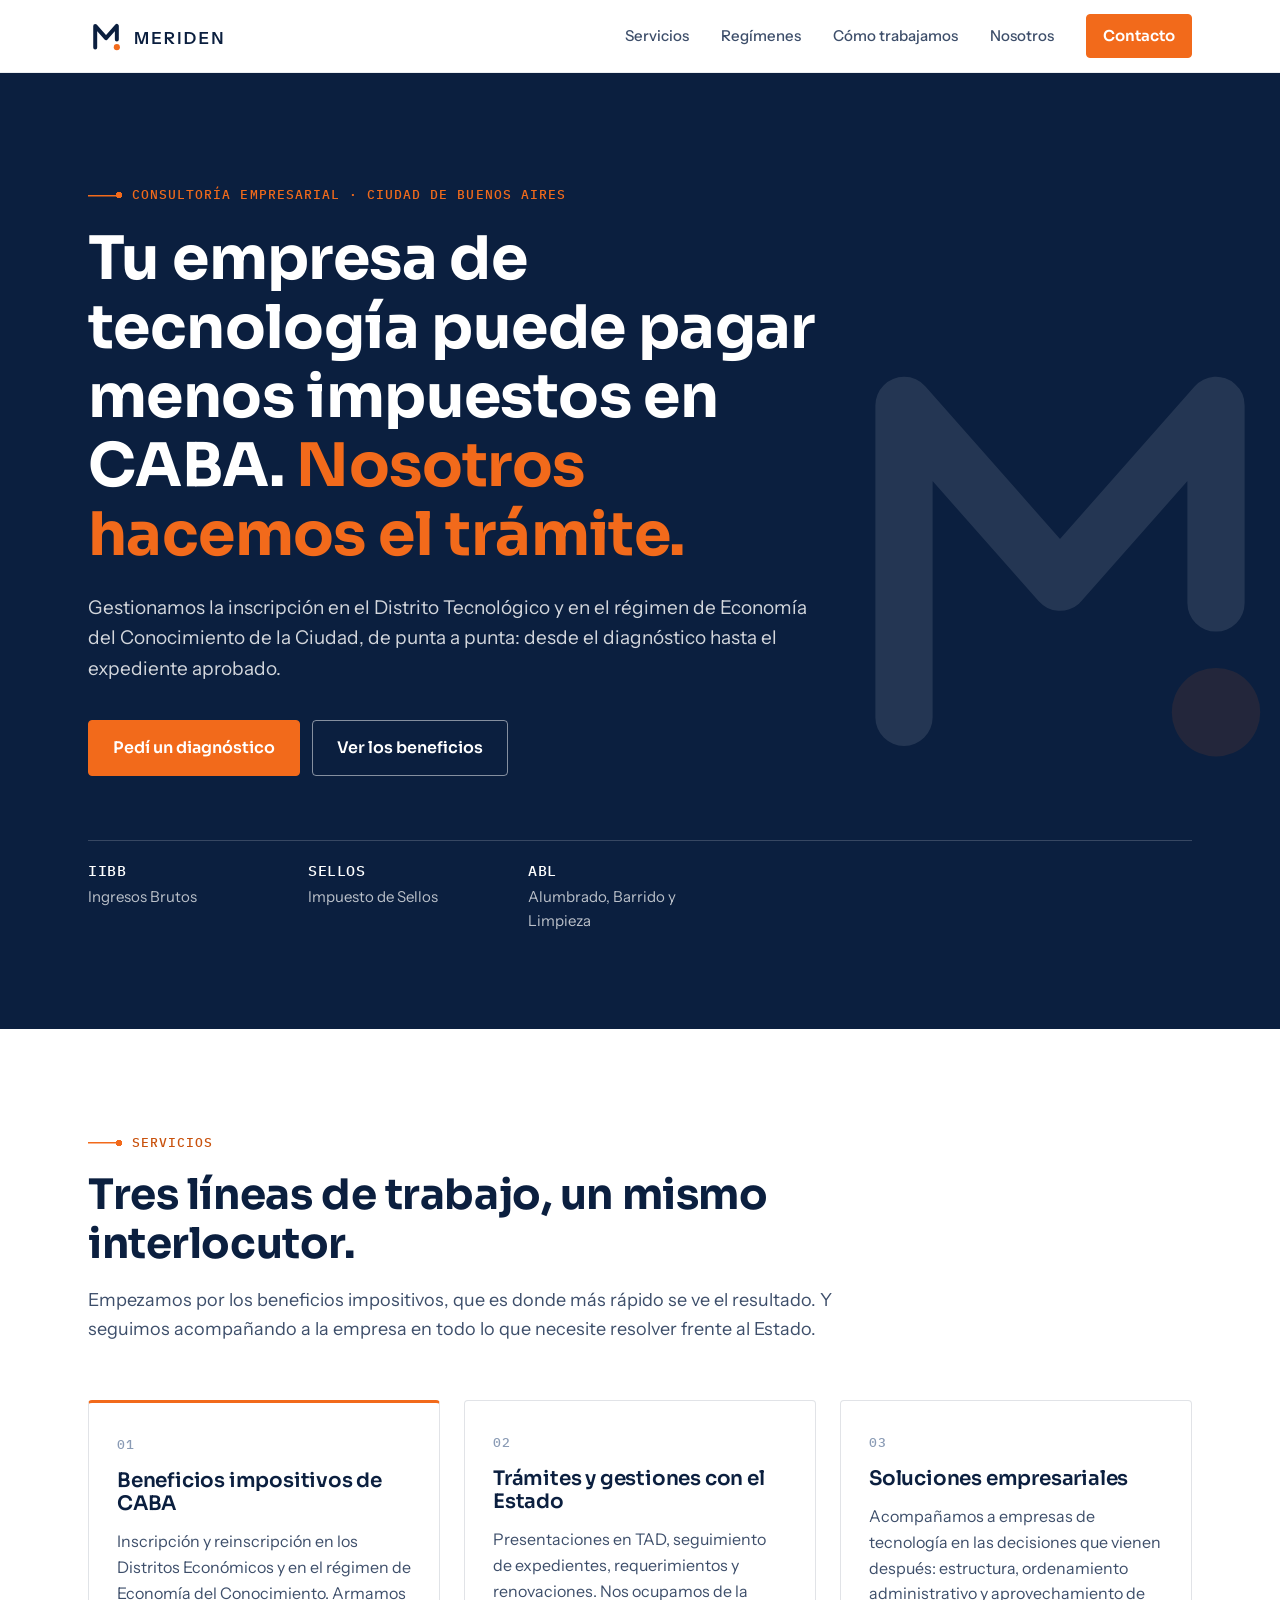
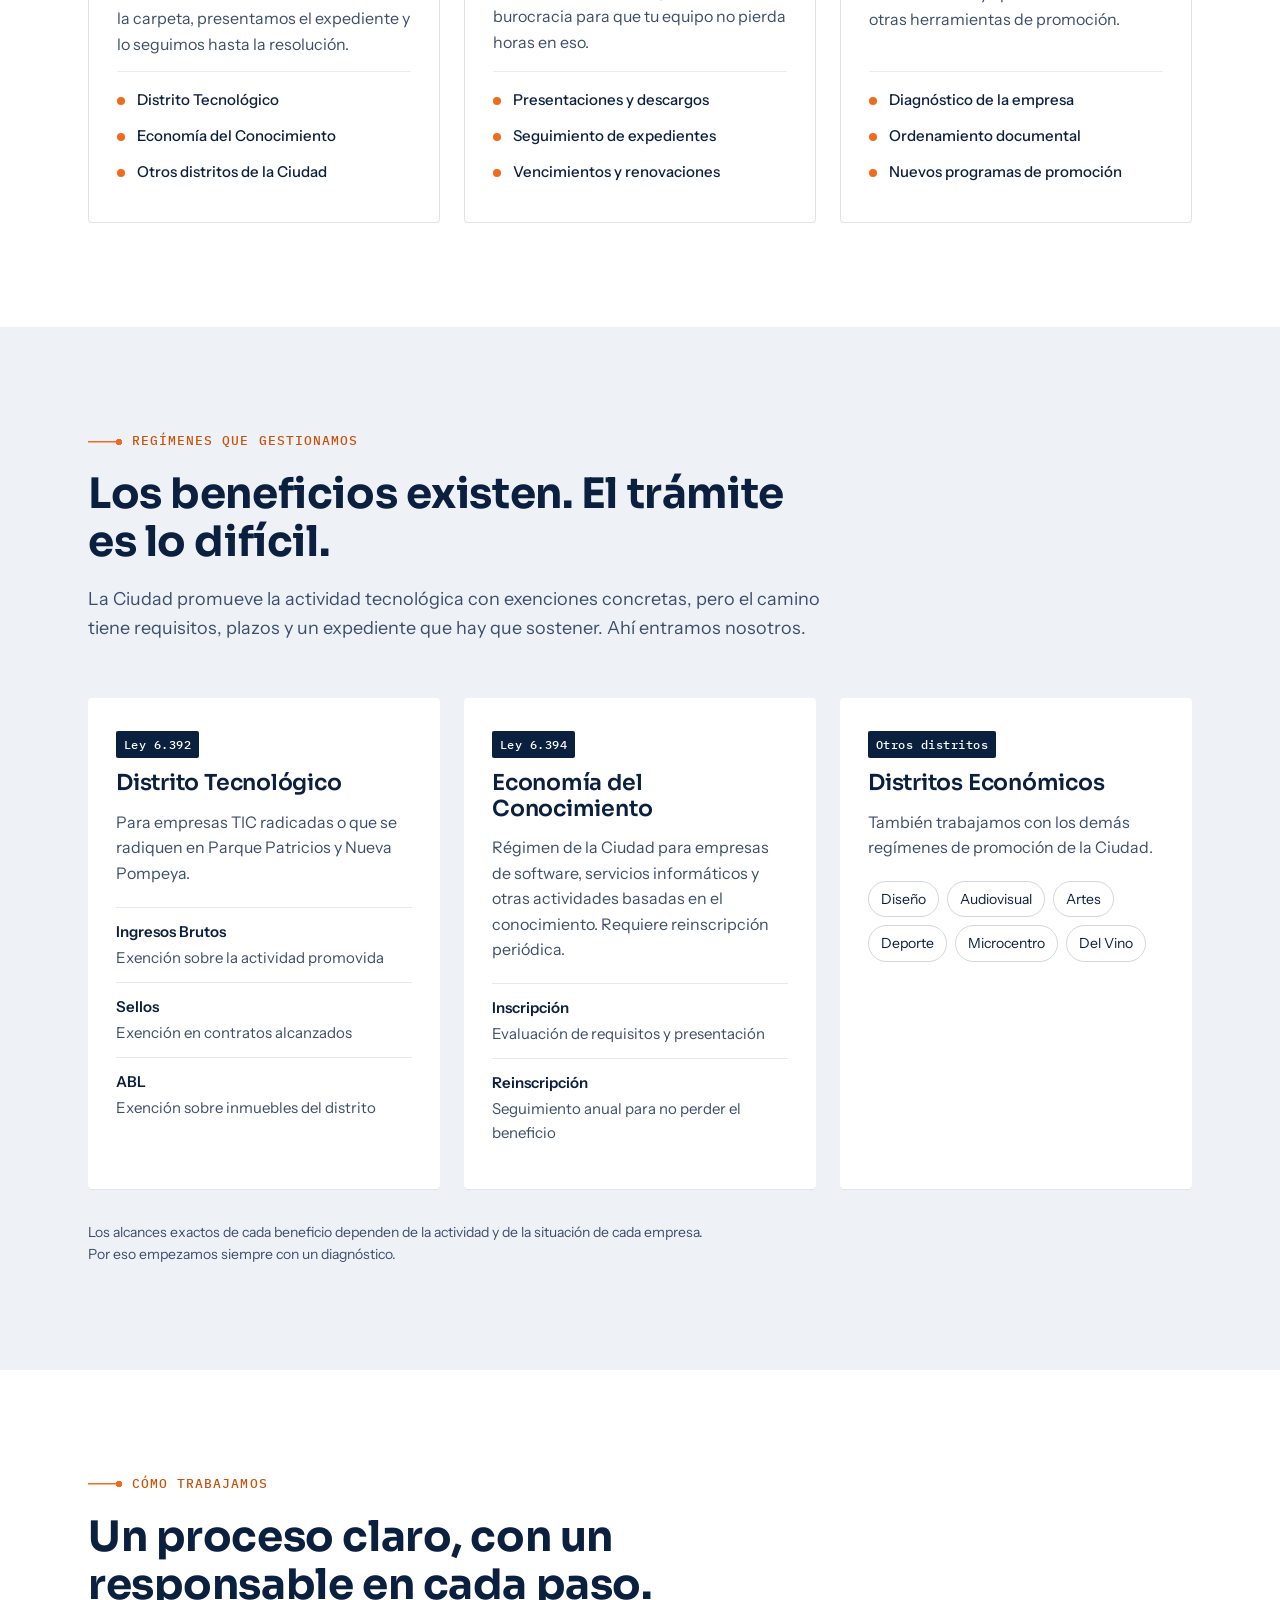
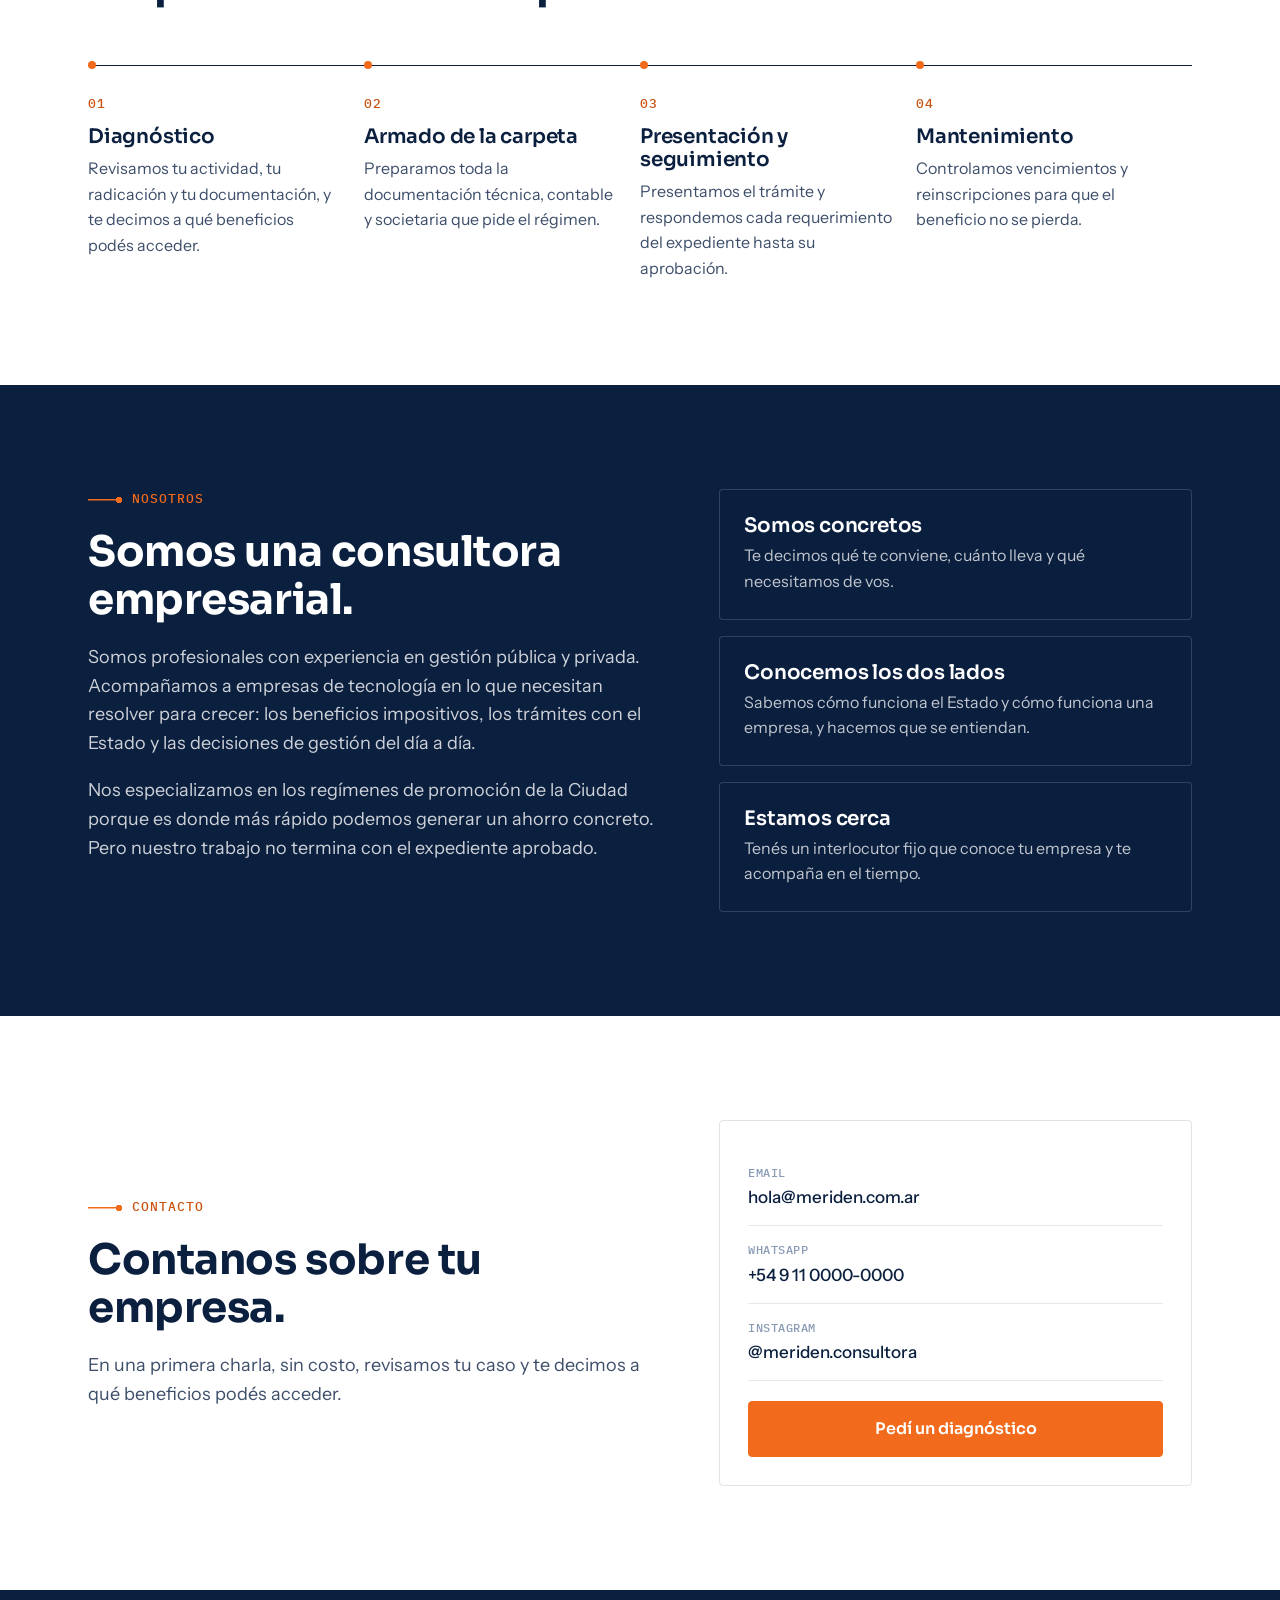
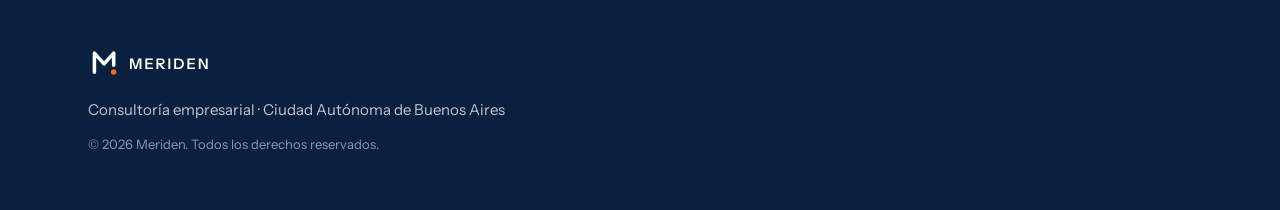
==== commit 1eeacd07: "Reescribir Nosotros en primera persona y como consultora empresarial Co-Authored-By: Claude Opus 5.5" ====
--- a/index.html
+++ b/index.html
@@ -190,14 +190,15 @@
     <div class="wrap split">
       <div>
         <p class="eyebrow eyebrow--light">Nosotros</p>
-        <h2>Nos hacemos cargo del resultado.</h2>
-        <p class="section__lead section__lead--light">Meriden es una consultora empresarial formada por profesionales con experiencia en gestión pública y en empresas de tecnología. No te entregamos un instructivo: llevamos el trámite adelante y respondemos por él.</p>
+        <h2>Somos una consultora empresarial.</h2>
+        <p class="section__lead section__lead--light">Somos profesionales con experiencia en gestión pública y privada. Acompañamos a empresas de tecnología en lo que necesitan resolver para crecer: los beneficios impositivos, los trámites con el Estado y las decisiones de gestión del día a día.</p>
+        <p class="section__lead section__lead--light">Nos especializamos en los regímenes de promoción de la Ciudad porque es donde más rápido podemos generar un ahorro concreto. Pero nuestro trabajo no termina con el expediente aprobado.</p>
         <!-- SOCIOS: lista quitada hasta definir a quiénes mostrar -->
       </div>
       <ul class="values">
-        <li><h3>Concretos</h3><p>Te decimos qué beneficio te corresponde, cuánto lleva y qué necesitamos de vos.</p></li>
-        <li><h3>Especialistas</h3><p>Conocemos los regímenes de la Ciudad y cómo se tramitan en la práctica.</p></li>
-        <li><h3>Cercanos</h3><p>Un interlocutor fijo que conoce tu empresa y tu expediente.</p></li>
+        <li><h3>Somos concretos</h3><p>Te decimos qué te conviene, cuánto lleva y qué necesitamos de vos.</p></li>
+        <li><h3>Conocemos los dos lados</h3><p>Sabemos cómo funciona el Estado y cómo funciona una empresa, y hacemos que se entiendan.</p></li>
+        <li><h3>Estamos cerca</h3><p>Tenés un interlocutor fijo que conoce tu empresa y te acompaña en el tiempo.</p></li>
       </ul>
     </div>
   </section>
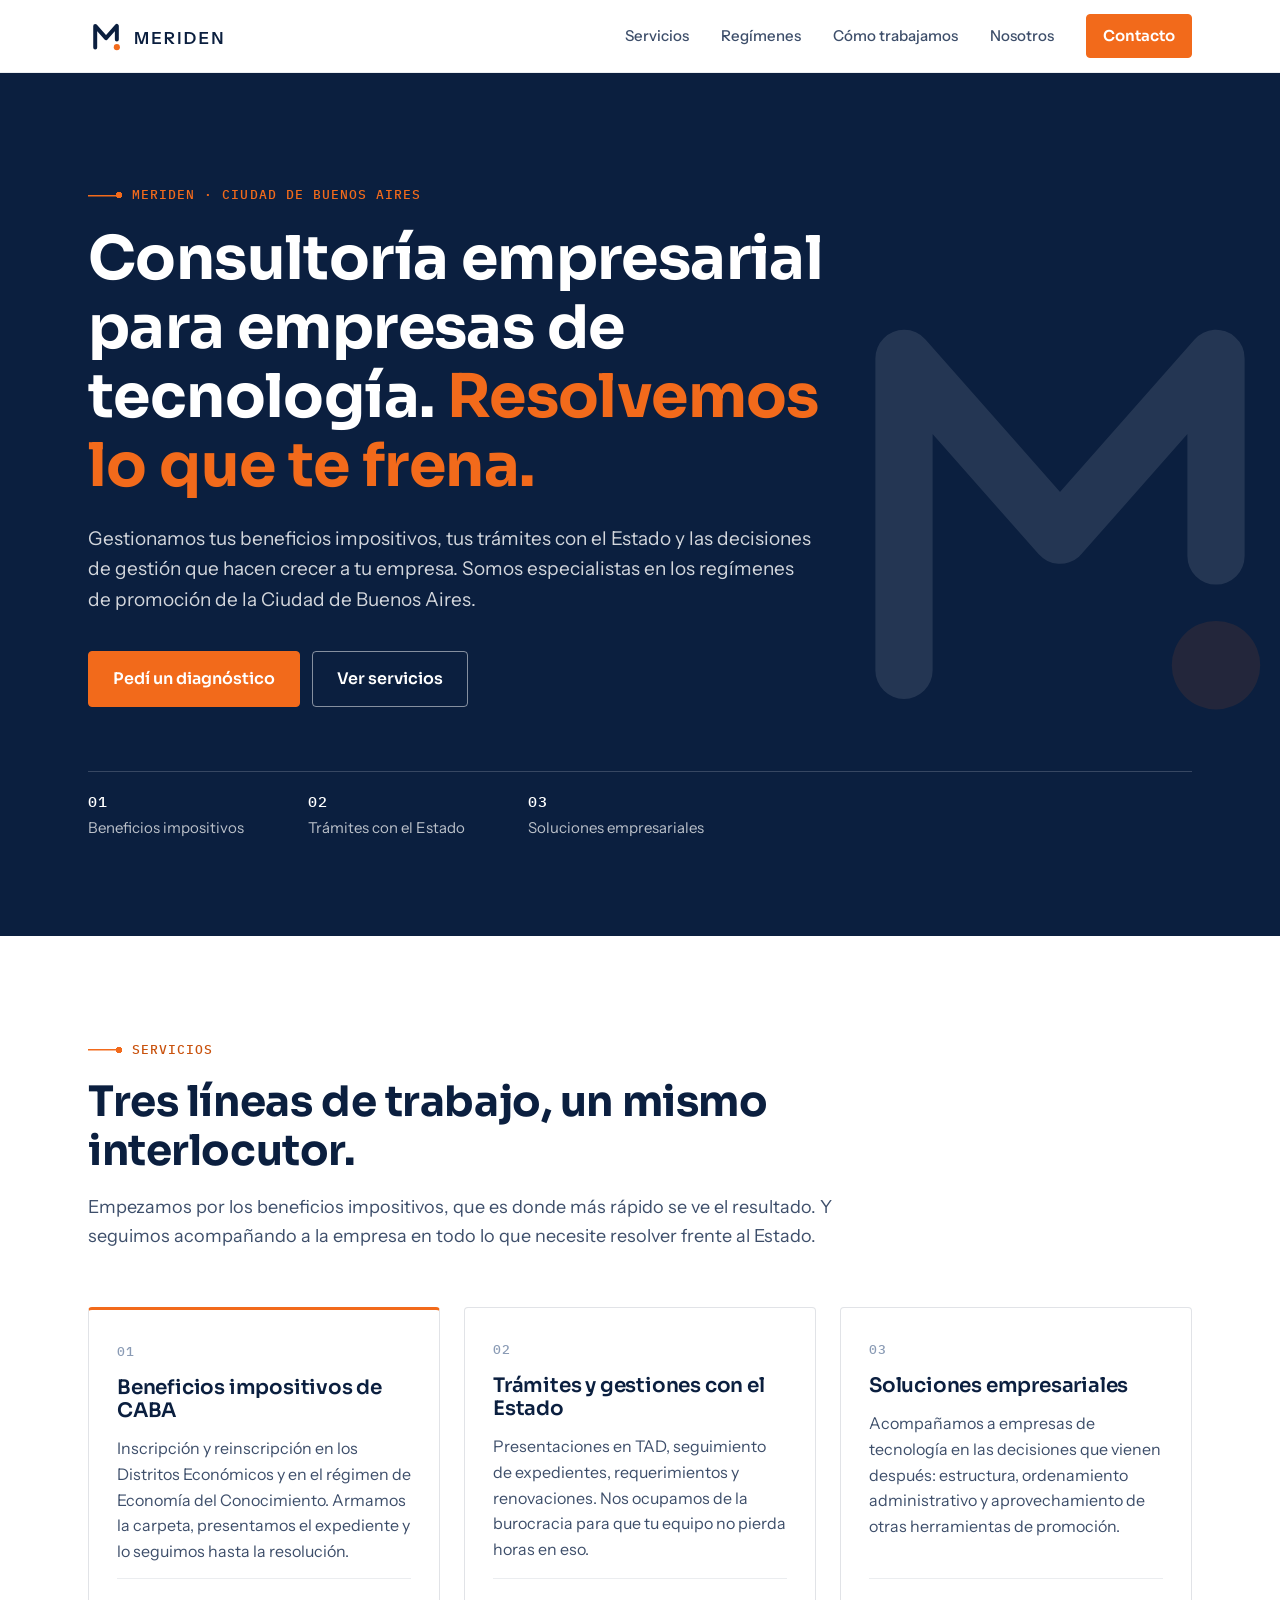
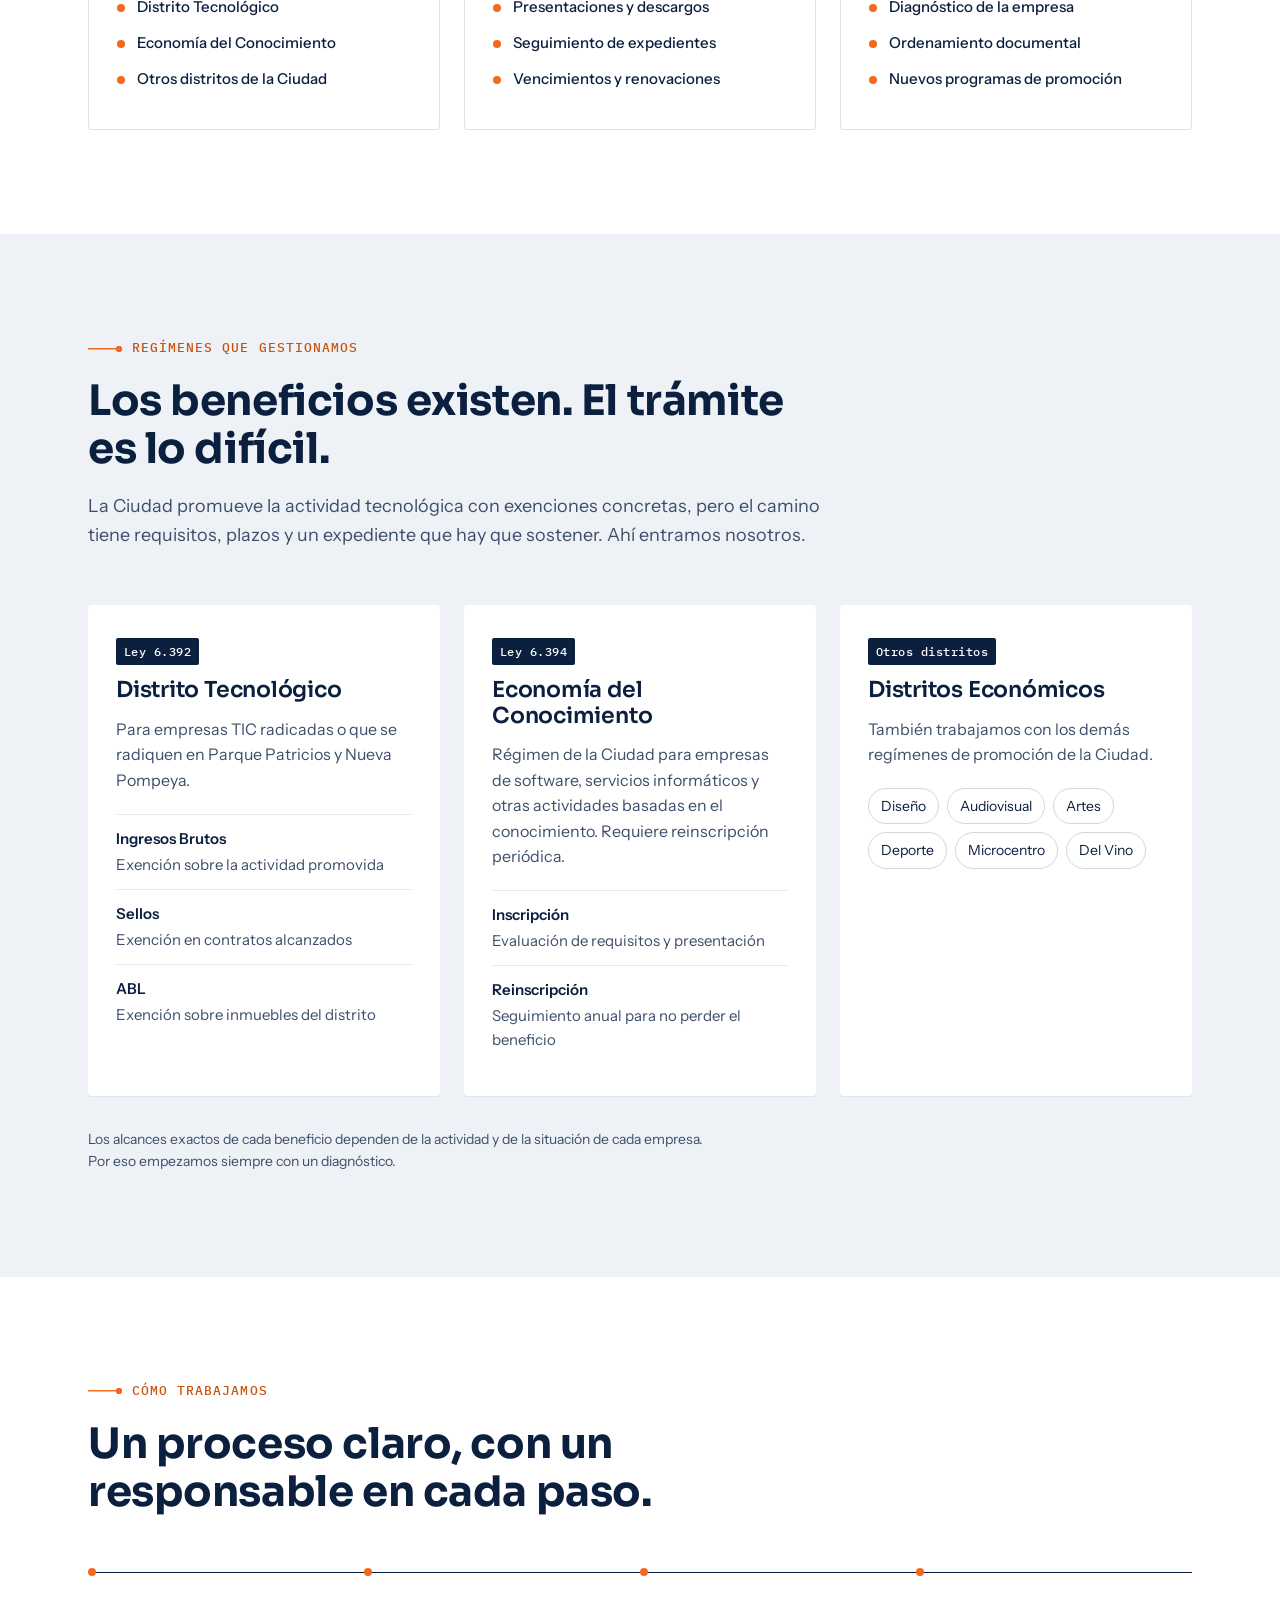
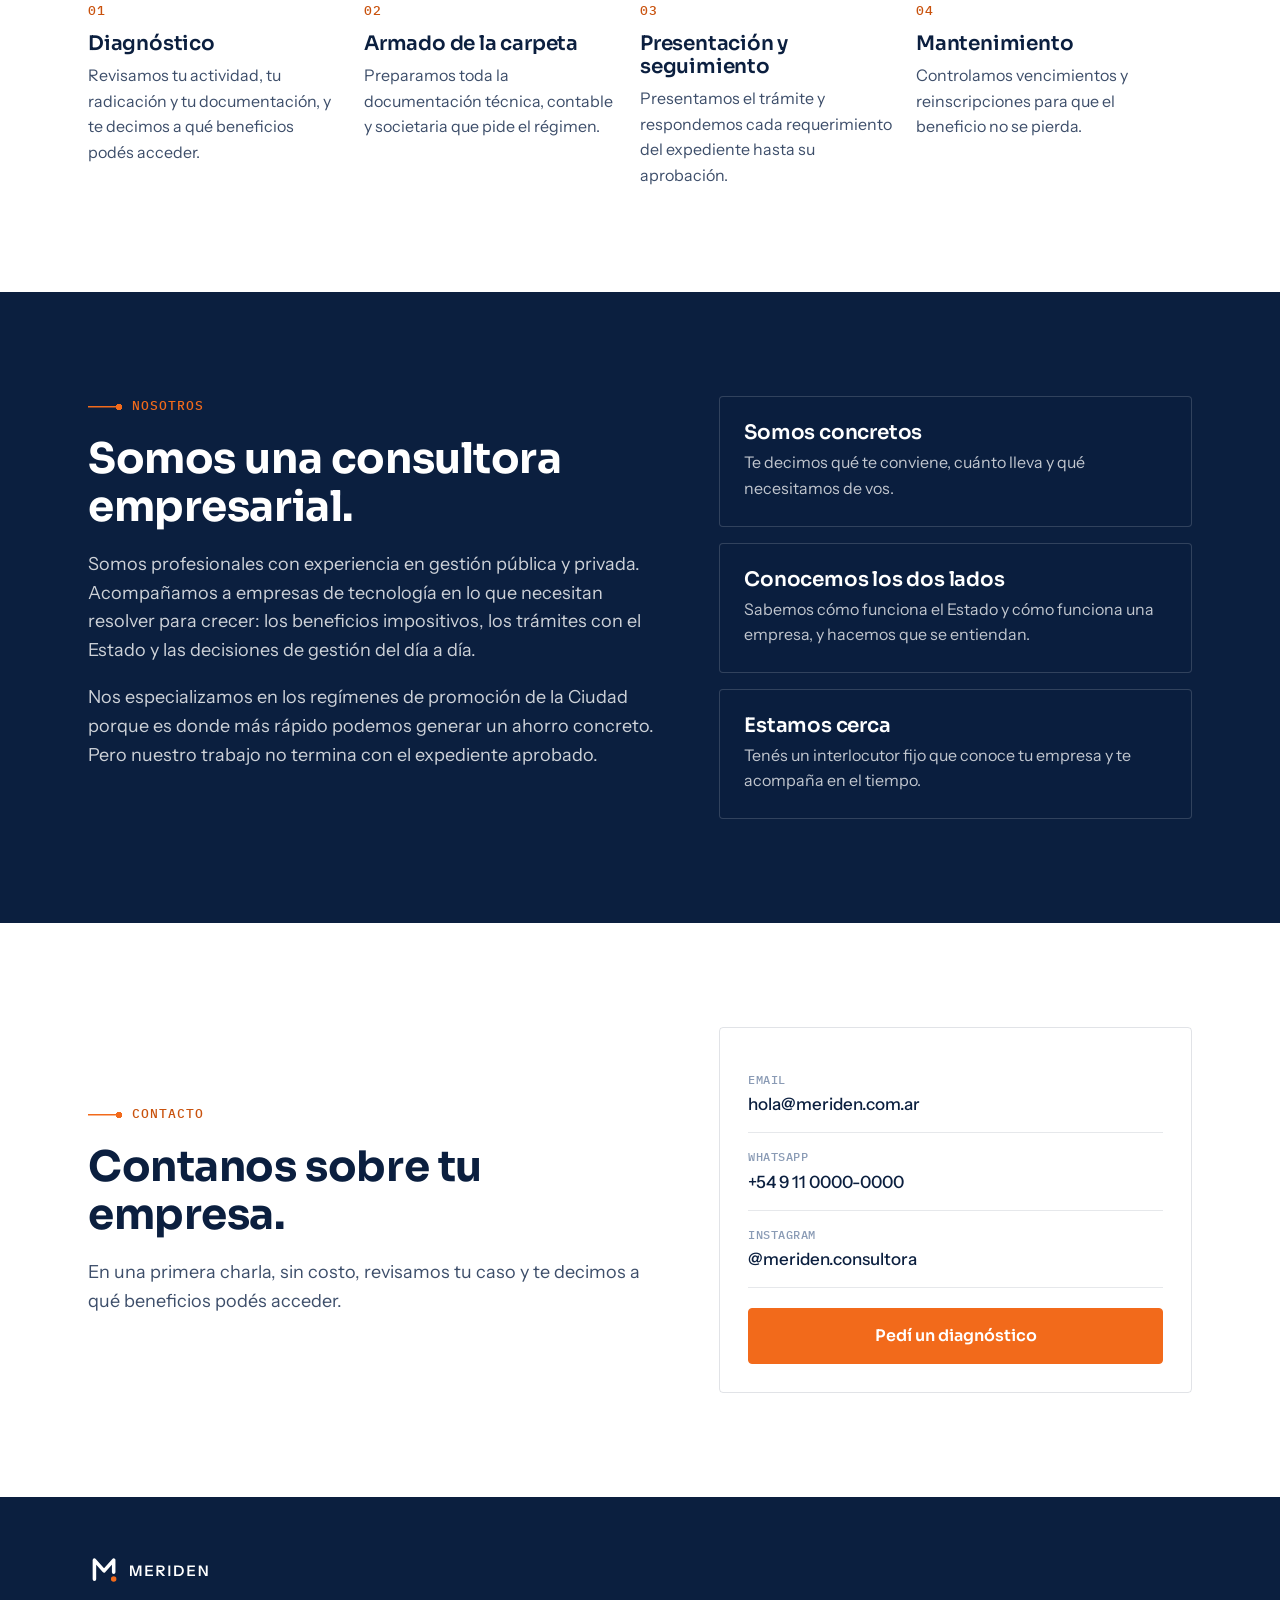
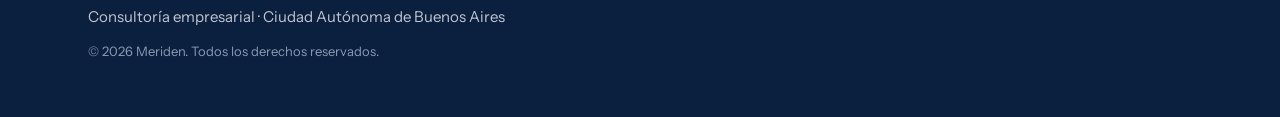
==== commit 41750501: "Reescribir el inicio como consultora empresarial general Co-Authored-By: Claude Opus 5.5 <noreply@an" ====
--- a/index.html
+++ b/index.html
@@ -3,13 +3,13 @@
 <head>
   <meta charset="utf-8">
   <meta name="viewport" content="width=device-width, initial-scale=1">
-  <title>Meriden · Consultoría empresarial para empresas de tecnología</title>
-  <meta name="description" content="Meriden gestiona los beneficios impositivos de la Ciudad de Buenos Aires para empresas de tecnología: Distrito Tecnológico, Economía del Conocimiento, trámites con el Estado y soluciones empresariales.">
+  <title>Meriden · Consultoría empresarial</title>
+  <meta name="description" content="Meriden es una consultora empresarial para empresas de tecnología: beneficios impositivos de la Ciudad de Buenos Aires, trámites con el Estado y soluciones empresariales.">
   <link rel="canonical" href="https://meriden.com.ar/">
   <link rel="icon" href="assets/img/simbolo.svg" type="image/svg+xml">
   <meta property="og:type" content="website">
   <meta property="og:title" content="Meriden · Consultoría empresarial">
-  <meta property="og:description" content="Beneficios impositivos de CABA, trámites con el Estado y soluciones empresariales para empresas de tecnología.">
+  <meta property="og:description" content="Consultoría empresarial para empresas de tecnología: beneficios impositivos, trámites con el Estado y soluciones empresariales.">
   <meta property="og:url" content="https://meriden.com.ar/">
   <meta property="og:image" content="https://meriden.com.ar/assets/img/compartir.png">
   <meta property="og:image:width" content="1200">
@@ -49,17 +49,17 @@
   <!-- HERO -->
   <section class="hero grid-dark" id="inicio">
     <div class="wrap hero__in">
-      <p class="eyebrow eyebrow--light">Consultoría empresarial · Ciudad de Buenos Aires</p>
-      <h1>Tu empresa de tecnología puede pagar menos impuestos en CABA. <span class="accent">Nosotros hacemos el trámite.</span></h1>
-      <p class="hero__lead">Gestionamos la inscripción en el Distrito Tecnológico y en el régimen de Economía del Conocimiento de la Ciudad, de punta a punta: desde el diagnóstico hasta el expediente aprobado.</p>
+      <p class="eyebrow eyebrow--light">Meriden · Ciudad de Buenos Aires</p>
+      <h1>Consultoría empresarial para empresas de tecnología. <span class="accent">Resolvemos lo que te frena.</span></h1>
+      <p class="hero__lead">Gestionamos tus beneficios impositivos, tus trámites con el Estado y las decisiones de gestión que hacen crecer a tu empresa. Somos especialistas en los regímenes de promoción de la Ciudad de Buenos Aires.</p>
       <div class="hero__cta">
         <a href="#contacto" class="btn">Pedí un diagnóstico</a>
-        <a href="#regimenes" class="btn btn--ghost">Ver los beneficios</a>
-      </div>
-      <ul class="hero__facts" aria-label="Beneficios principales">
-        <li><span class="mono">IIBB</span>Ingresos Brutos</li>
-        <li><span class="mono">SELLOS</span>Impuesto de Sellos</li>
-        <li><span class="mono">ABL</span>Alumbrado, Barrido y Limpieza</li>
+        <a href="#servicios" class="btn btn--ghost">Ver servicios</a>
+      </div>
+      <ul class="hero__facts" aria-label="Líneas de trabajo">
+        <li><span class="mono">01</span>Beneficios impositivos</li>
+        <li><span class="mono">02</span>Trámites con el Estado</li>
+        <li><span class="mono">03</span>Soluciones empresariales</li>
       </ul>
     </div>
     <div class="hero__mark" aria-hidden="true">
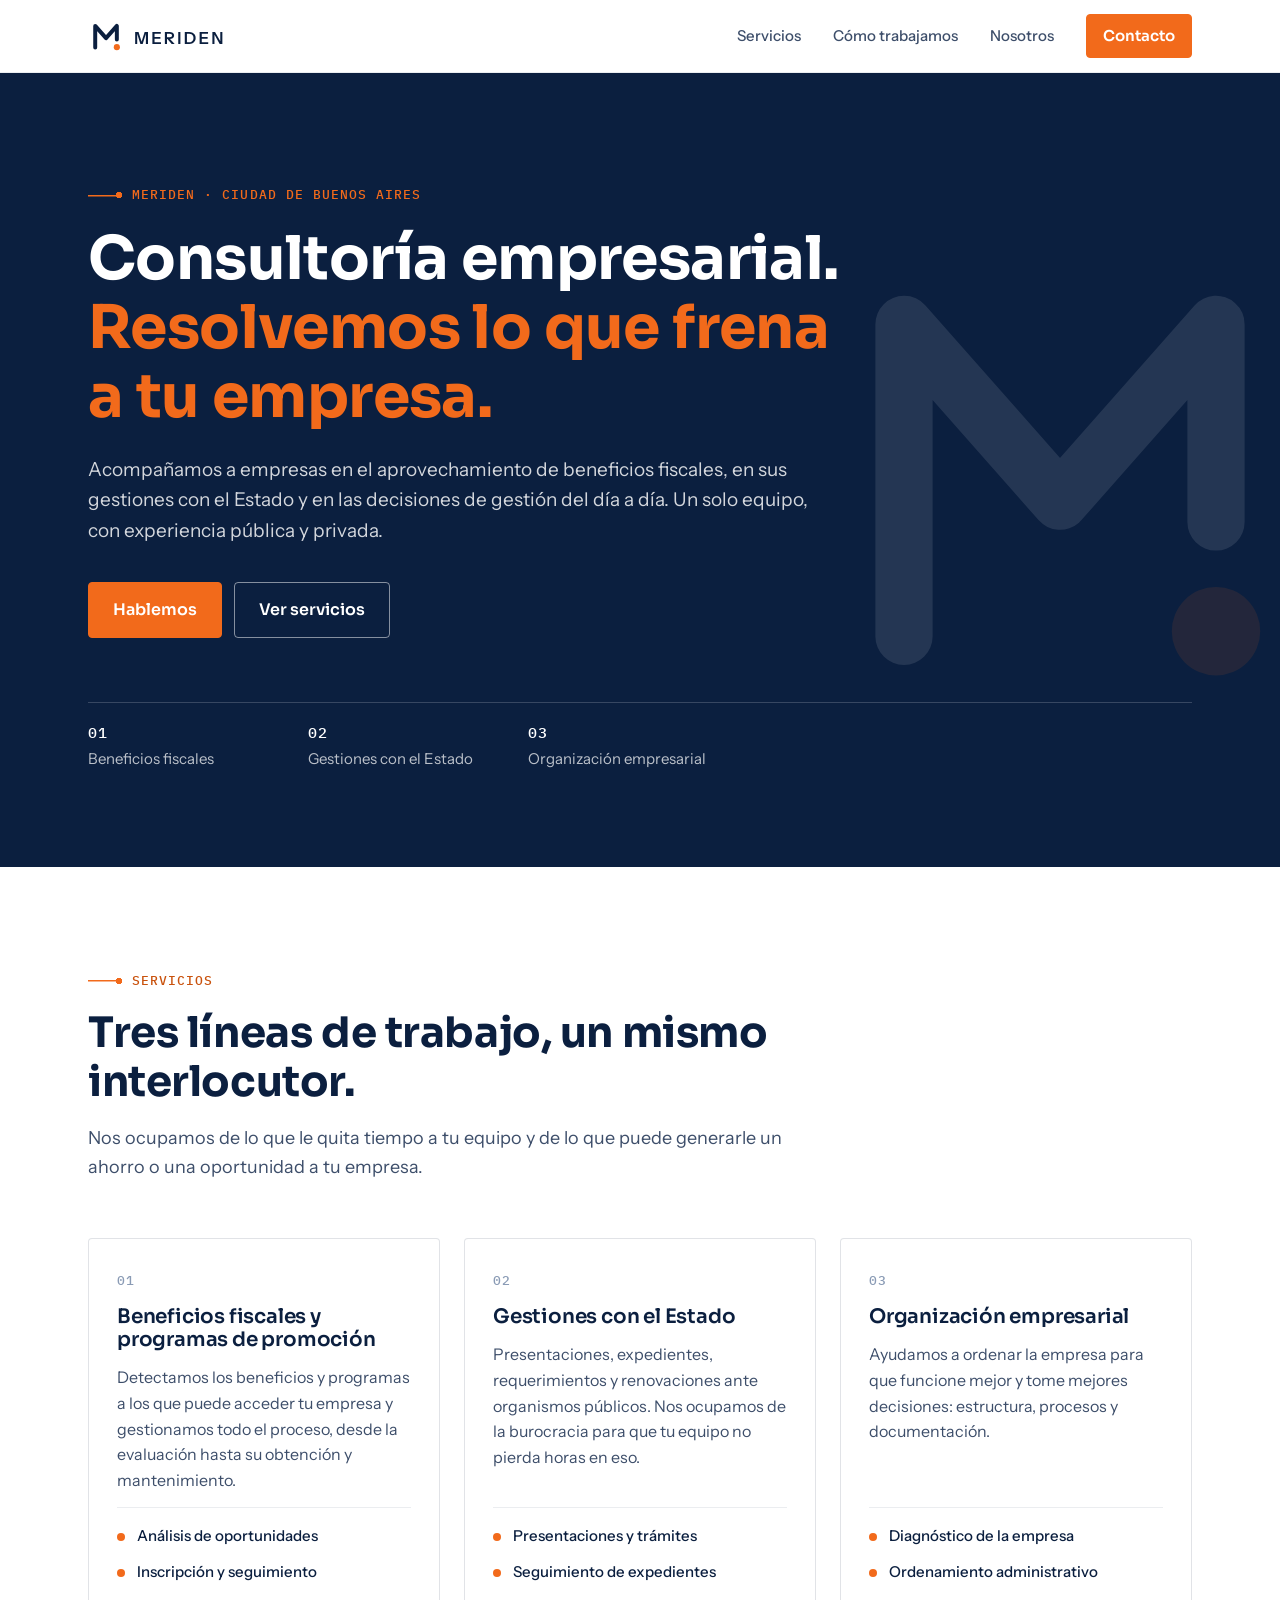
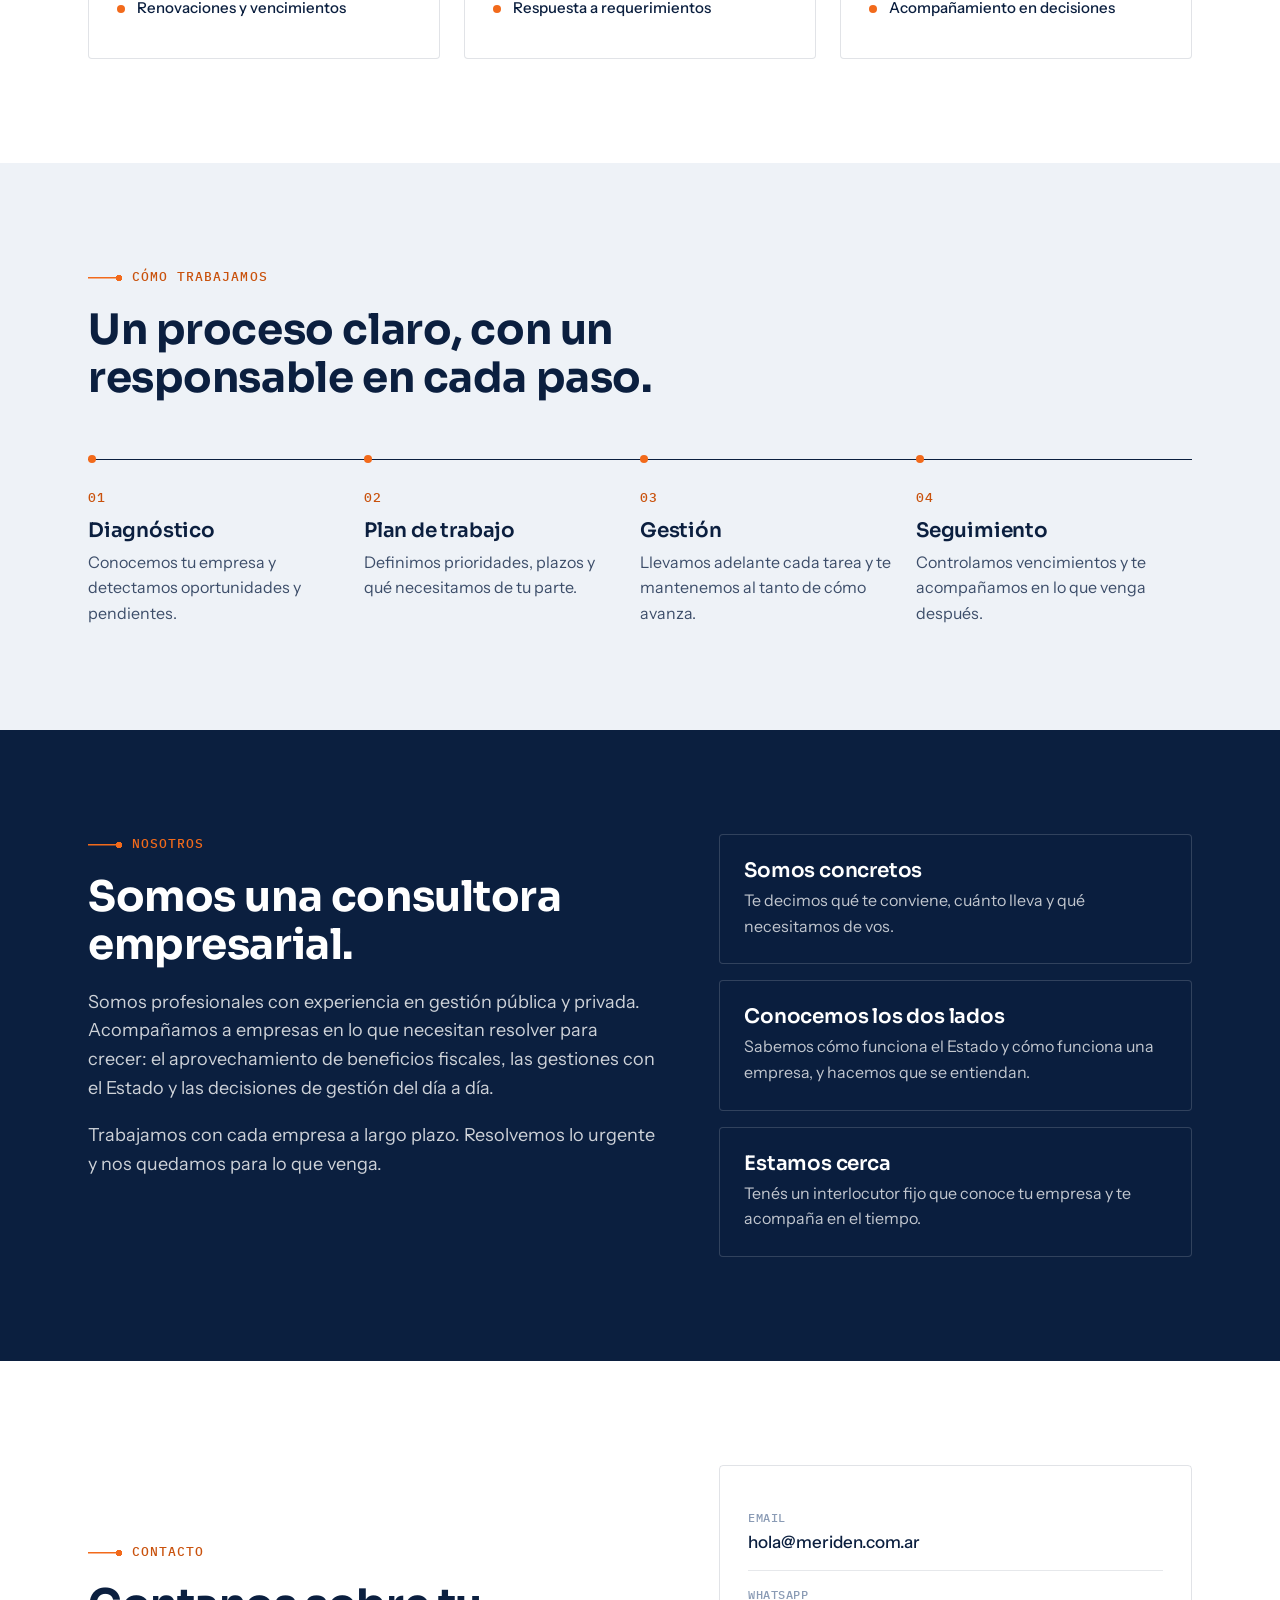
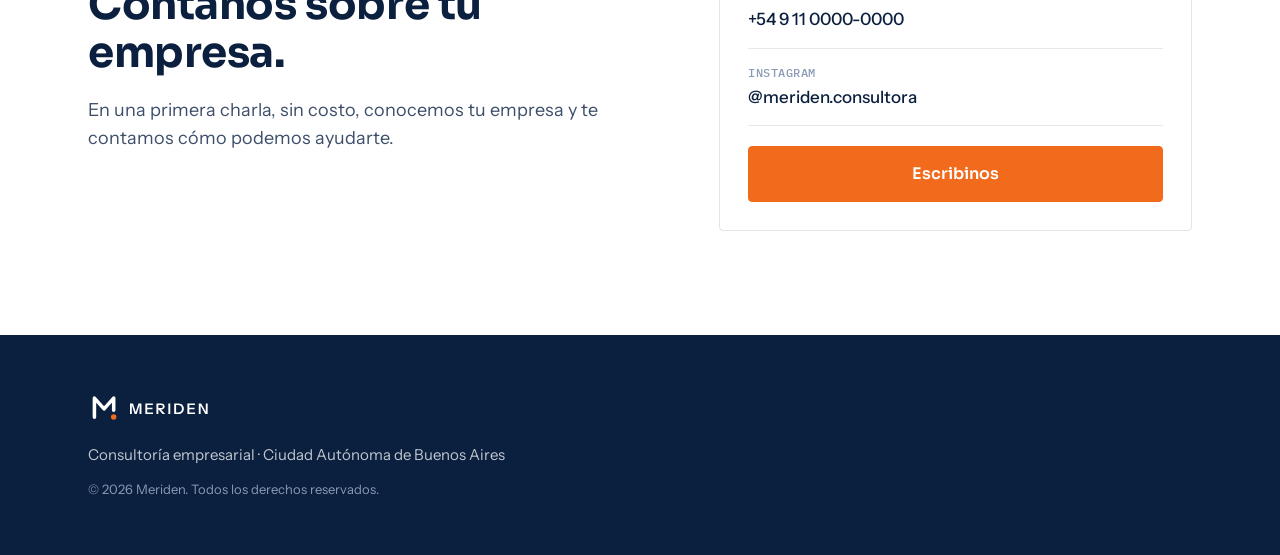
==== commit cbada406: "Posicionar como consultora empresarial general Quita referencias a empresas de tecnología y a trámit" ====
--- a/index.html
+++ b/index.html
@@ -4,12 +4,12 @@
   <meta charset="utf-8">
   <meta name="viewport" content="width=device-width, initial-scale=1">
   <title>Meriden · Consultoría empresarial</title>
-  <meta name="description" content="Meriden es una consultora empresarial para empresas de tecnología: beneficios impositivos de la Ciudad de Buenos Aires, trámites con el Estado y soluciones empresariales.">
+  <meta name="description" content="Meriden es una consultora empresarial de Buenos Aires. Acompañamos a empresas en beneficios fiscales, gestiones con el Estado y organización empresarial.">
   <link rel="canonical" href="https://meriden.com.ar/">
   <link rel="icon" href="assets/img/simbolo.svg" type="image/svg+xml">
   <meta property="og:type" content="website">
   <meta property="og:title" content="Meriden · Consultoría empresarial">
-  <meta property="og:description" content="Consultoría empresarial para empresas de tecnología: beneficios impositivos, trámites con el Estado y soluciones empresariales.">
+  <meta property="og:description" content="Consultoría empresarial: beneficios fiscales, gestiones con el Estado y organización empresarial.">
   <meta property="og:url" content="https://meriden.com.ar/">
   <meta property="og:image" content="https://meriden.com.ar/assets/img/compartir.png">
   <meta property="og:image:width" content="1200">
@@ -36,7 +36,6 @@
     </button>
     <nav class="nav" id="nav">
       <a href="#servicios">Servicios</a>
-      <a href="#regimenes">Regímenes</a>
       <a href="#como-trabajamos">Cómo trabajamos</a>
       <a href="#nosotros">Nosotros</a>
       <a href="#contacto" class="btn btn--small">Contacto</a>
@@ -50,16 +49,16 @@
   <section class="hero grid-dark" id="inicio">
     <div class="wrap hero__in">
       <p class="eyebrow eyebrow--light">Meriden · Ciudad de Buenos Aires</p>
-      <h1>Consultoría empresarial para empresas de tecnología. <span class="accent">Resolvemos lo que te frena.</span></h1>
-      <p class="hero__lead">Gestionamos tus beneficios impositivos, tus trámites con el Estado y las decisiones de gestión que hacen crecer a tu empresa. Somos especialistas en los regímenes de promoción de la Ciudad de Buenos Aires.</p>
+      <h1>Consultoría empresarial. <span class="accent">Resolvemos lo que frena a tu empresa.</span></h1>
+      <p class="hero__lead">Acompañamos a empresas en el aprovechamiento de beneficios fiscales, en sus gestiones con el Estado y en las decisiones de gestión del día a día. Un solo equipo, con experiencia pública y privada.</p>
       <div class="hero__cta">
-        <a href="#contacto" class="btn">Pedí un diagnóstico</a>
+        <a href="#contacto" class="btn">Hablemos</a>
         <a href="#servicios" class="btn btn--ghost">Ver servicios</a>
       </div>
       <ul class="hero__facts" aria-label="Líneas de trabajo">
-        <li><span class="mono">01</span>Beneficios impositivos</li>
-        <li><span class="mono">02</span>Trámites con el Estado</li>
-        <li><span class="mono">03</span>Soluciones empresariales</li>
+        <li><span class="mono">01</span>Beneficios fiscales</li>
+        <li><span class="mono">02</span>Gestiones con el Estado</li>
+        <li><span class="mono">03</span>Organización empresarial</li>
       </ul>
     </div>
     <div class="hero__mark" aria-hidden="true">
@@ -72,91 +71,45 @@
     <div class="wrap">
       <p class="eyebrow">Servicios</p>
       <h2>Tres líneas de trabajo, un mismo interlocutor.</h2>
-      <p class="section__lead">Empezamos por los beneficios impositivos, que es donde más rápido se ve el resultado. Y seguimos acompañando a la empresa en todo lo que necesite resolver frente al Estado.</p>
+      <p class="section__lead">Nos ocupamos de lo que le quita tiempo a tu equipo y de lo que puede generarle un ahorro o una oportunidad a tu empresa.</p>
 
       <div class="cards">
-        <article class="card card--featured">
+        <article class="card">
           <span class="card__num mono">01</span>
-          <h3>Beneficios impositivos de CABA</h3>
-          <p>Inscripción y reinscripción en los Distritos Económicos y en el régimen de Economía del Conocimiento. Armamos la carpeta, presentamos el expediente y lo seguimos hasta la resolución.</p>
+          <h3>Beneficios fiscales y programas de promoción</h3>
+          <p>Detectamos los beneficios y programas a los que puede acceder tu empresa y gestionamos todo el proceso, desde la evaluación hasta su obtención y mantenimiento.</p>
           <ul class="ticks">
-            <li>Distrito Tecnológico</li>
-            <li>Economía del Conocimiento</li>
-            <li>Otros distritos de la Ciudad</li>
+            <li>Análisis de oportunidades</li>
+            <li>Inscripción y seguimiento</li>
+            <li>Renovaciones y vencimientos</li>
           </ul>
         </article>
         <article class="card">
           <span class="card__num mono">02</span>
-          <h3>Trámites y gestiones con el Estado</h3>
-          <p>Presentaciones en TAD, seguimiento de expedientes, requerimientos y renovaciones. Nos ocupamos de la burocracia para que tu equipo no pierda horas en eso.</p>
+          <h3>Gestiones con el Estado</h3>
+          <p>Presentaciones, expedientes, requerimientos y renovaciones ante organismos públicos. Nos ocupamos de la burocracia para que tu equipo no pierda horas en eso.</p>
           <ul class="ticks">
-            <li>Presentaciones y descargos</li>
+            <li>Presentaciones y trámites</li>
             <li>Seguimiento de expedientes</li>
-            <li>Vencimientos y renovaciones</li>
+            <li>Respuesta a requerimientos</li>
           </ul>
         </article>
         <article class="card">
           <span class="card__num mono">03</span>
-          <h3>Soluciones empresariales</h3>
-          <p>Acompañamos a empresas de tecnología en las decisiones que vienen después: estructura, ordenamiento administrativo y aprovechamiento de otras herramientas de promoción.</p>
+          <h3>Organización empresarial</h3>
+          <p>Ayudamos a ordenar la empresa para que funcione mejor y tome mejores decisiones: estructura, procesos y documentación.</p>
           <ul class="ticks">
             <li>Diagnóstico de la empresa</li>
-            <li>Ordenamiento documental</li>
-            <li>Nuevos programas de promoción</li>
+            <li>Ordenamiento administrativo</li>
+            <li>Acompañamiento en decisiones</li>
           </ul>
         </article>
       </div>
     </div>
   </section>
 
-  <!-- REGIMENES -->
-  <section class="section section--mist grid-light" id="regimenes">
-    <div class="wrap">
-      <p class="eyebrow">Regímenes que gestionamos</p>
-      <h2>Los beneficios existen. El trámite es lo difícil.</h2>
-      <p class="section__lead">La Ciudad promueve la actividad tecnológica con exenciones concretas, pero el camino tiene requisitos, plazos y un expediente que hay que sostener. Ahí entramos nosotros.</p>
-
-      <div class="regimes">
-        <article class="regime">
-          <header>
-            <span class="tag mono">Ley 6.392</span>
-            <h3>Distrito Tecnológico</h3>
-          </header>
-          <p>Para empresas TIC radicadas o que se radiquen en Parque Patricios y Nueva Pompeya.</p>
-          <dl class="regime__list">
-            <div><dt>Ingresos Brutos</dt><dd>Exención sobre la actividad promovida</dd></div>
-            <div><dt>Sellos</dt><dd>Exención en contratos alcanzados</dd></div>
-            <div><dt>ABL</dt><dd>Exención sobre inmuebles del distrito</dd></div>
-          </dl>
-        </article>
-        <article class="regime">
-          <header>
-            <span class="tag mono">Ley 6.394</span>
-            <h3>Economía del Conocimiento</h3>
-          </header>
-          <p>Régimen de la Ciudad para empresas de software, servicios informáticos y otras actividades basadas en el conocimiento. Requiere reinscripción periódica.</p>
-          <dl class="regime__list">
-            <div><dt>Inscripción</dt><dd>Evaluación de requisitos y presentación</dd></div>
-            <div><dt>Reinscripción</dt><dd>Seguimiento anual para no perder el beneficio</dd></div>
-          </dl>
-        </article>
-        <article class="regime">
-          <header>
-            <span class="tag mono">Otros distritos</span>
-            <h3>Distritos Económicos</h3>
-          </header>
-          <p>También trabajamos con los demás regímenes de promoción de la Ciudad.</p>
-          <ul class="chips">
-            <li>Diseño</li><li>Audiovisual</li><li>Artes</li><li>Deporte</li><li>Microcentro</li><li>Del Vino</li>
-          </ul>
-        </article>
-      </div>
-      <p class="note">Los alcances exactos de cada beneficio dependen de la actividad y de la situación de cada empresa. Por eso empezamos siempre con un diagnóstico.</p>
-    </div>
-  </section>
-
   <!-- COMO TRABAJAMOS -->
-  <section class="section" id="como-trabajamos">
+  <section class="section section--mist" id="como-trabajamos">
     <div class="wrap">
       <p class="eyebrow">Cómo trabajamos</p>
       <h2>Un proceso claro, con un responsable en cada paso.</h2>
@@ -164,22 +117,22 @@
         <li>
           <span class="steps__n mono">01</span>
           <h3>Diagnóstico</h3>
-          <p>Revisamos tu actividad, tu radicación y tu documentación, y te decimos a qué beneficios podés acceder.</p>
+          <p>Conocemos tu empresa y detectamos oportunidades y pendientes.</p>
         </li>
         <li>
           <span class="steps__n mono">02</span>
-          <h3>Armado de la carpeta</h3>
-          <p>Preparamos toda la documentación técnica, contable y societaria que pide el régimen.</p>
+          <h3>Plan de trabajo</h3>
+          <p>Definimos prioridades, plazos y qué necesitamos de tu parte.</p>
         </li>
         <li>
           <span class="steps__n mono">03</span>
-          <h3>Presentación y seguimiento</h3>
-          <p>Presentamos el trámite y respondemos cada requerimiento del expediente hasta su aprobación.</p>
+          <h3>Gestión</h3>
+          <p>Llevamos adelante cada tarea y te mantenemos al tanto de cómo avanza.</p>
         </li>
         <li>
           <span class="steps__n mono">04</span>
-          <h3>Mantenimiento</h3>
-          <p>Controlamos vencimientos y reinscripciones para que el beneficio no se pierda.</p>
+          <h3>Seguimiento</h3>
+          <p>Controlamos vencimientos y te acompañamos en lo que venga después.</p>
         </li>
       </ol>
     </div>
@@ -191,8 +144,8 @@
       <div>
         <p class="eyebrow eyebrow--light">Nosotros</p>
         <h2>Somos una consultora empresarial.</h2>
-        <p class="section__lead section__lead--light">Somos profesionales con experiencia en gestión pública y privada. Acompañamos a empresas de tecnología en lo que necesitan resolver para crecer: los beneficios impositivos, los trámites con el Estado y las decisiones de gestión del día a día.</p>
-        <p class="section__lead section__lead--light">Nos especializamos en los regímenes de promoción de la Ciudad porque es donde más rápido podemos generar un ahorro concreto. Pero nuestro trabajo no termina con el expediente aprobado.</p>
+        <p class="section__lead section__lead--light">Somos profesionales con experiencia en gestión pública y privada. Acompañamos a empresas en lo que necesitan resolver para crecer: el aprovechamiento de beneficios fiscales, las gestiones con el Estado y las decisiones de gestión del día a día.</p>
+        <p class="section__lead section__lead--light">Trabajamos con cada empresa a largo plazo. Resolvemos lo urgente y nos quedamos para lo que venga.</p>
         <!-- SOCIOS: lista quitada hasta definir a quiénes mostrar -->
       </div>
       <ul class="values">
@@ -209,7 +162,7 @@
       <div>
         <p class="eyebrow">Contacto</p>
         <h2>Contanos sobre tu empresa.</h2>
-        <p class="section__lead">En una primera charla, sin costo, revisamos tu caso y te decimos a qué beneficios podés acceder.</p>
+        <p class="section__lead">En una primera charla, sin costo, conocemos tu empresa y te contamos cómo podemos ayudarte.</p>
       </div>
       <div class="contact__box">
         <!-- CONTACTO: completar con los datos reales -->
@@ -222,7 +175,7 @@
         <a class="contact__line" href="https://www.instagram.com/meriden.consultora" target="_blank" rel="noopener">
           <span class="mono">INSTAGRAM</span>@meriden.consultora
         </a>
-        <a href="mailto:hola@meriden.com.ar?subject=Quiero%20un%20diagn%C3%B3stico" class="btn btn--block">Pedí un diagnóstico</a>
+        <a href="mailto:hola@meriden.com.ar?subject=Quiero%20hablar%20con%20Meriden" class="btn btn--block">Escribinos</a>
       </div>
     </div>
   </section>
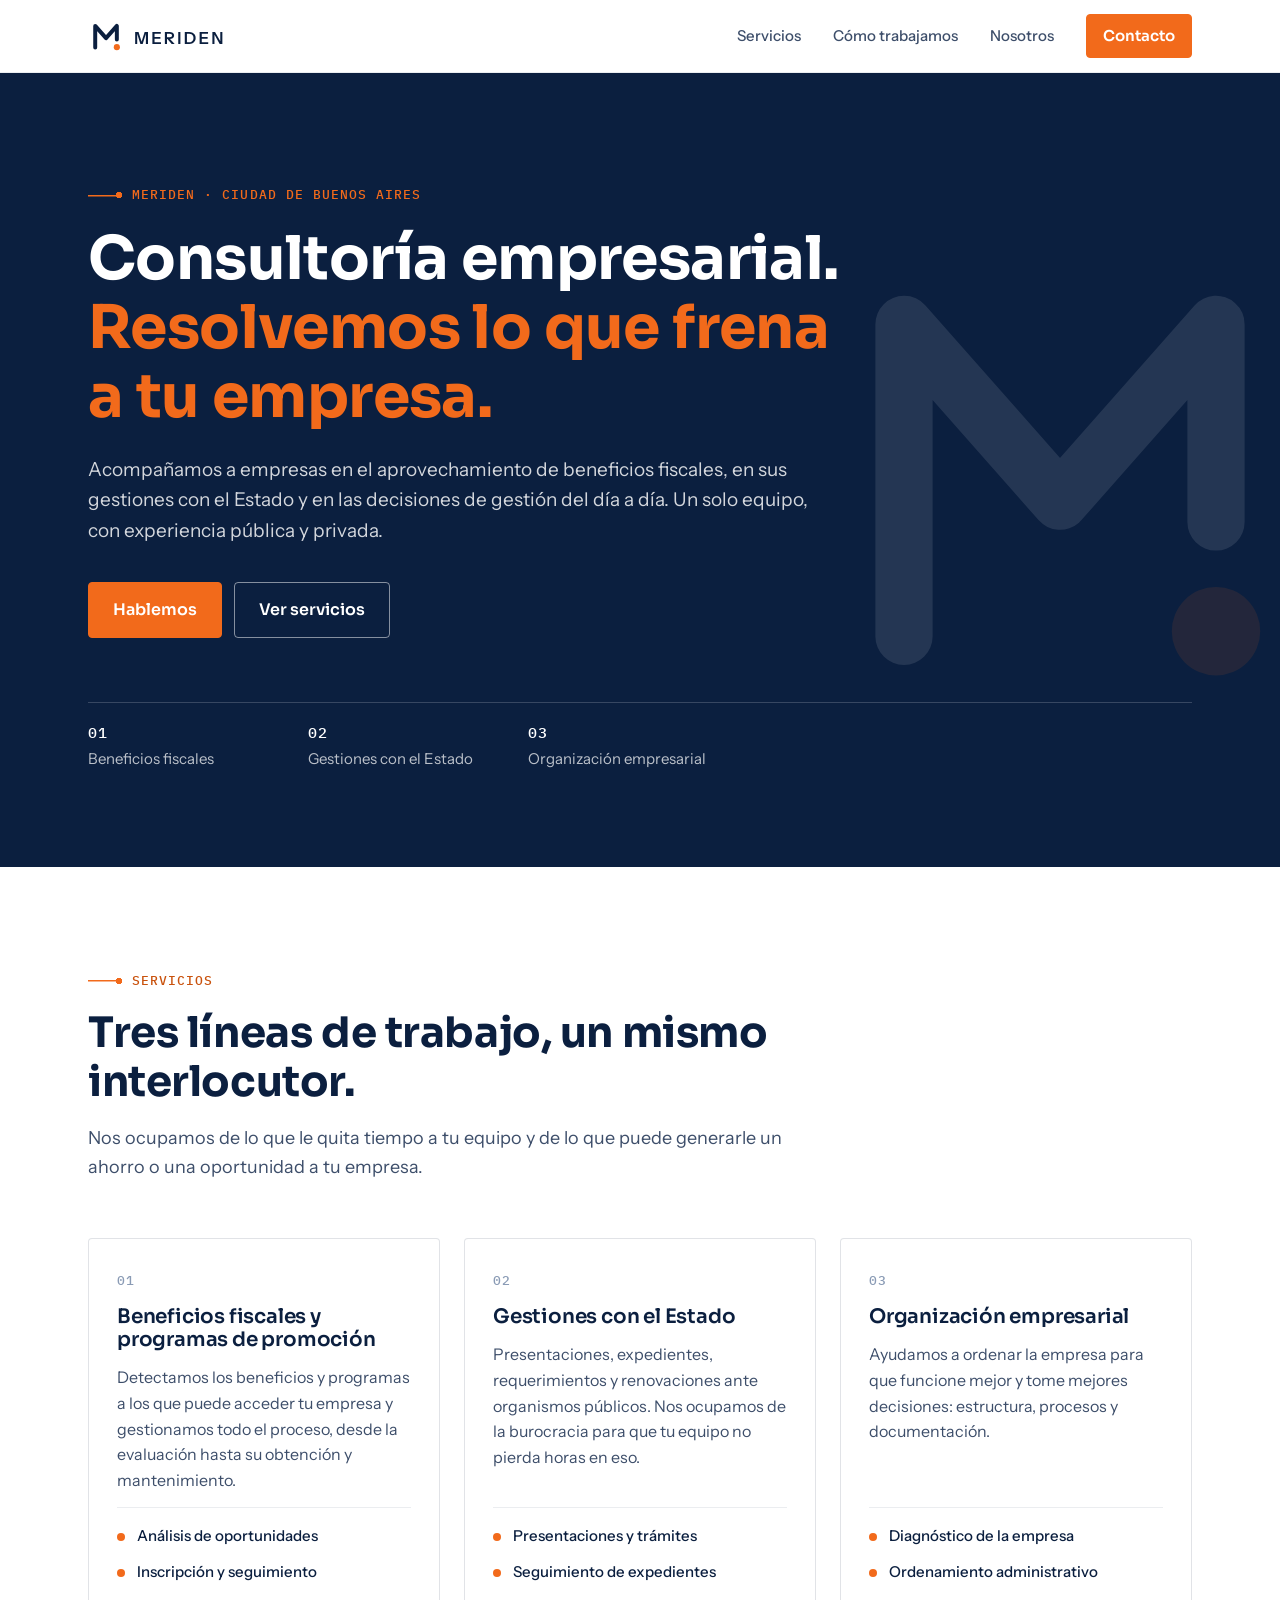
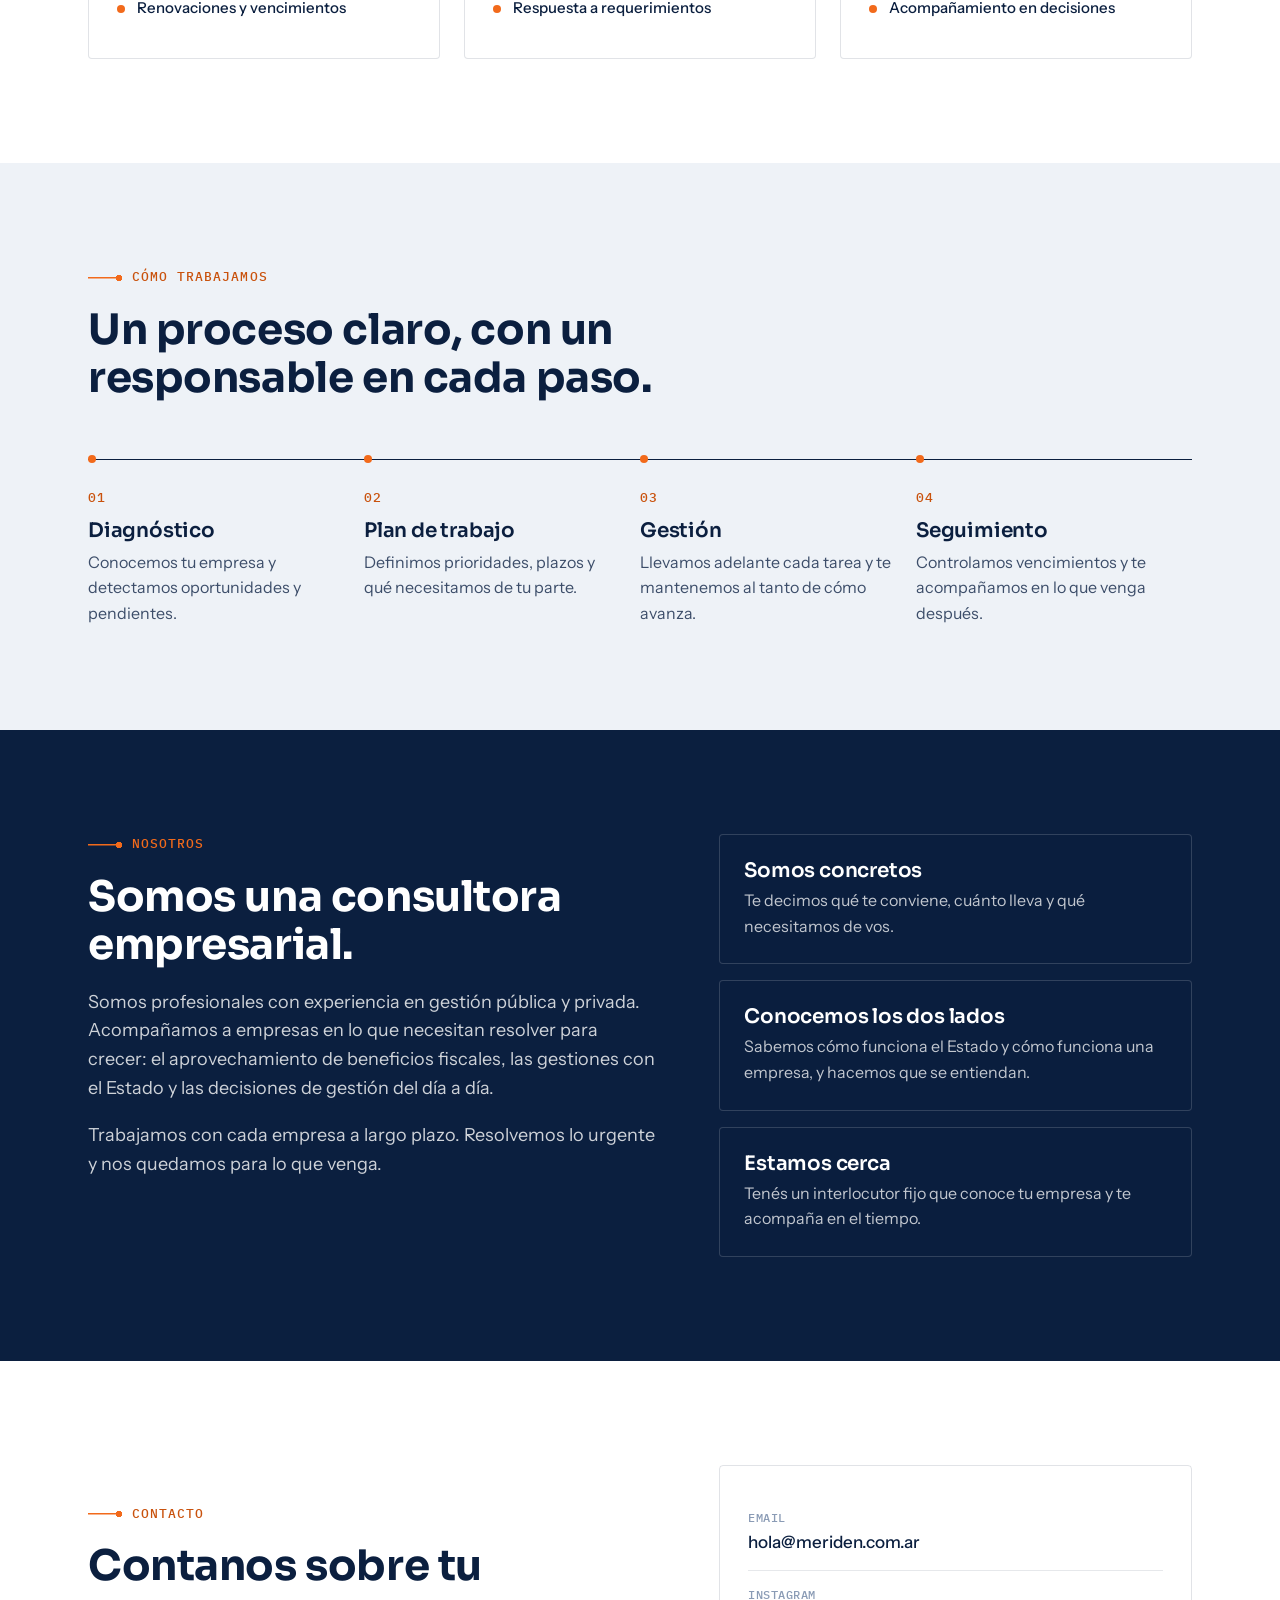
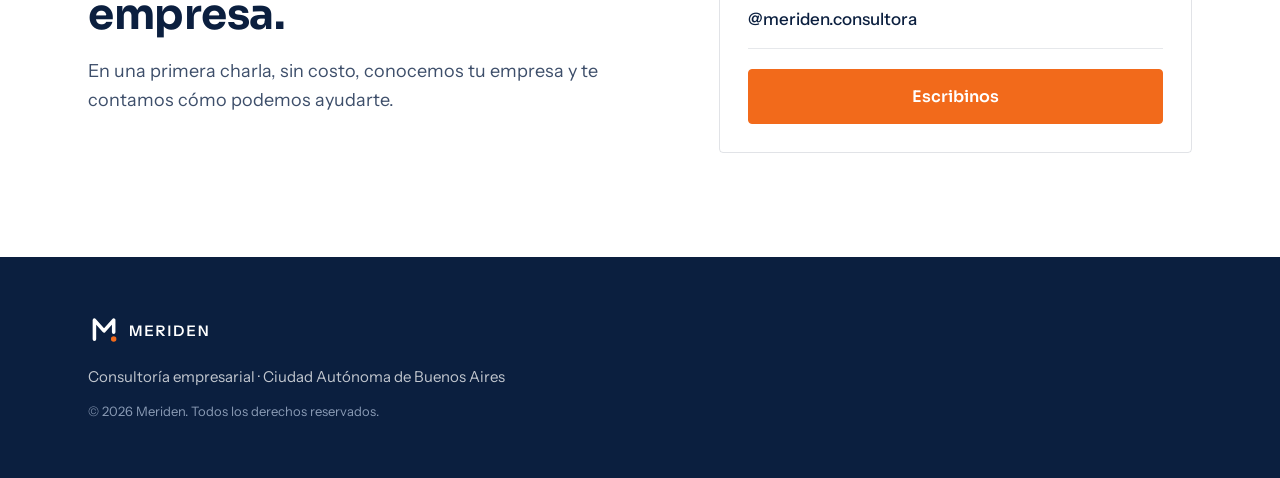
==== commit 4b84c32f: "Ocultar WhatsApp hasta tener número real Co-Authored-By: Claude Opus 5.5 <noreply@anthropic.com> Cla" ====
--- a/index.html
+++ b/index.html
@@ -165,13 +165,11 @@
         <p class="section__lead">En una primera charla, sin costo, conocemos tu empresa y te contamos cómo podemos ayudarte.</p>
       </div>
       <div class="contact__box">
-        <!-- CONTACTO: completar con los datos reales -->
+        <!-- CONTACTO -->
         <a class="contact__line" href="mailto:hola@meriden.com.ar">
           <span class="mono">EMAIL</span>hola@meriden.com.ar
         </a>
-        <a class="contact__line" href="https://wa.me/5491100000000" target="_blank" rel="noopener">
-          <span class="mono">WHATSAPP</span>+54 9 11 0000-0000
-        </a>
+        <!-- WHATSAPP: agregar cuando haya número -->
         <a class="contact__line" href="https://www.instagram.com/meriden.consultora" target="_blank" rel="noopener">
           <span class="mono">INSTAGRAM</span>@meriden.consultora
         </a>
